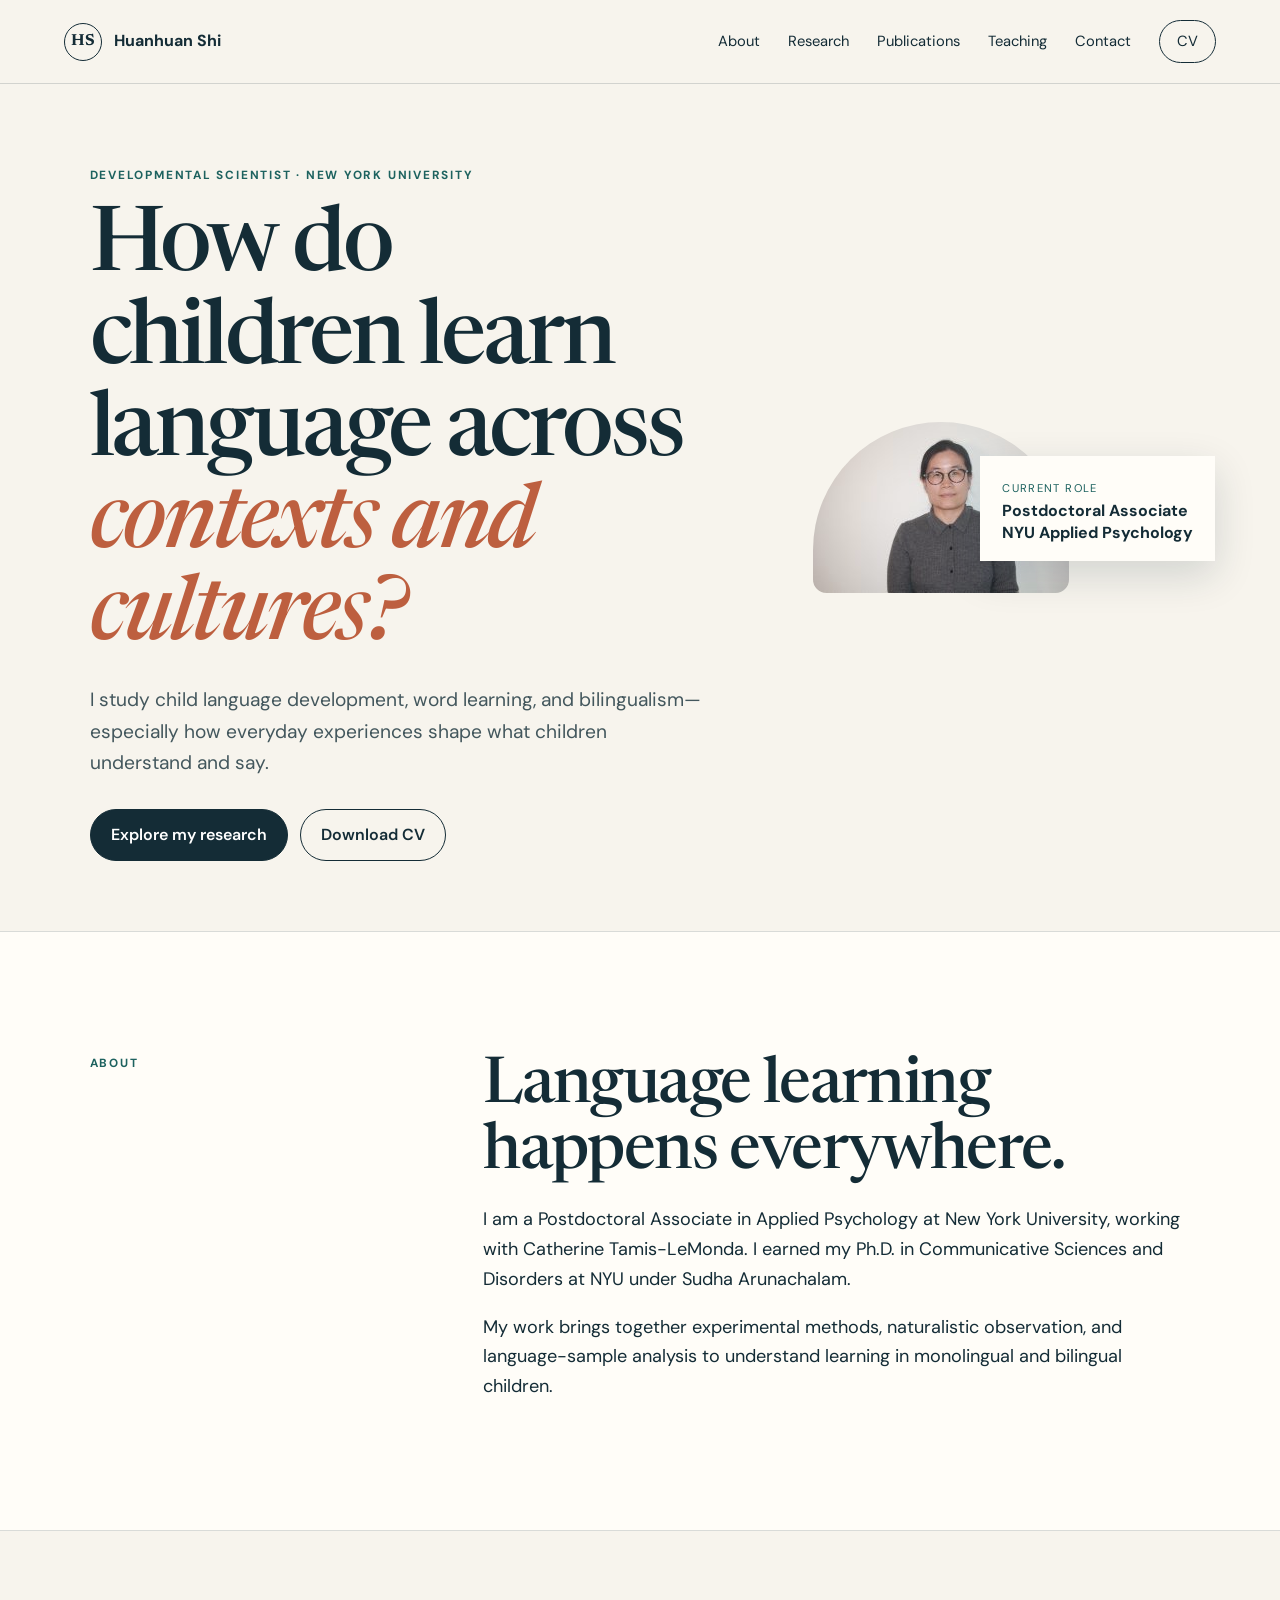
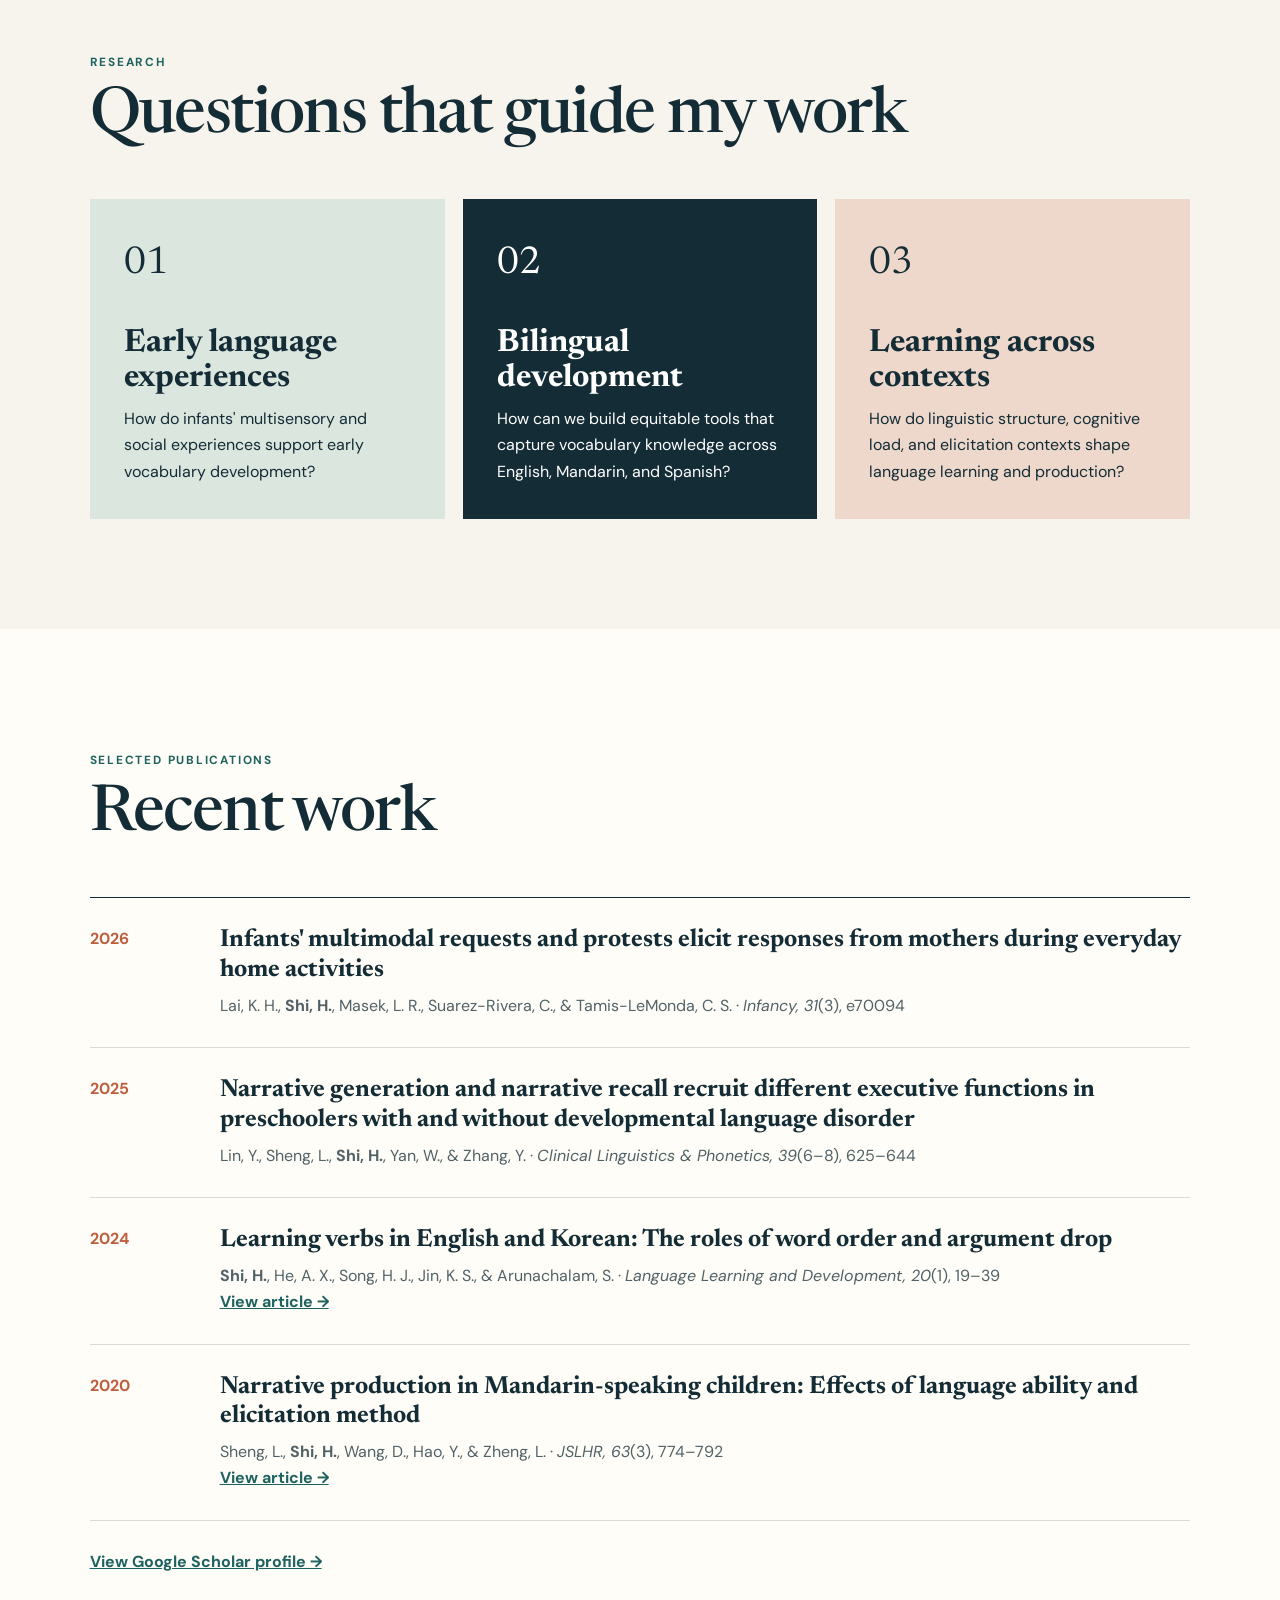
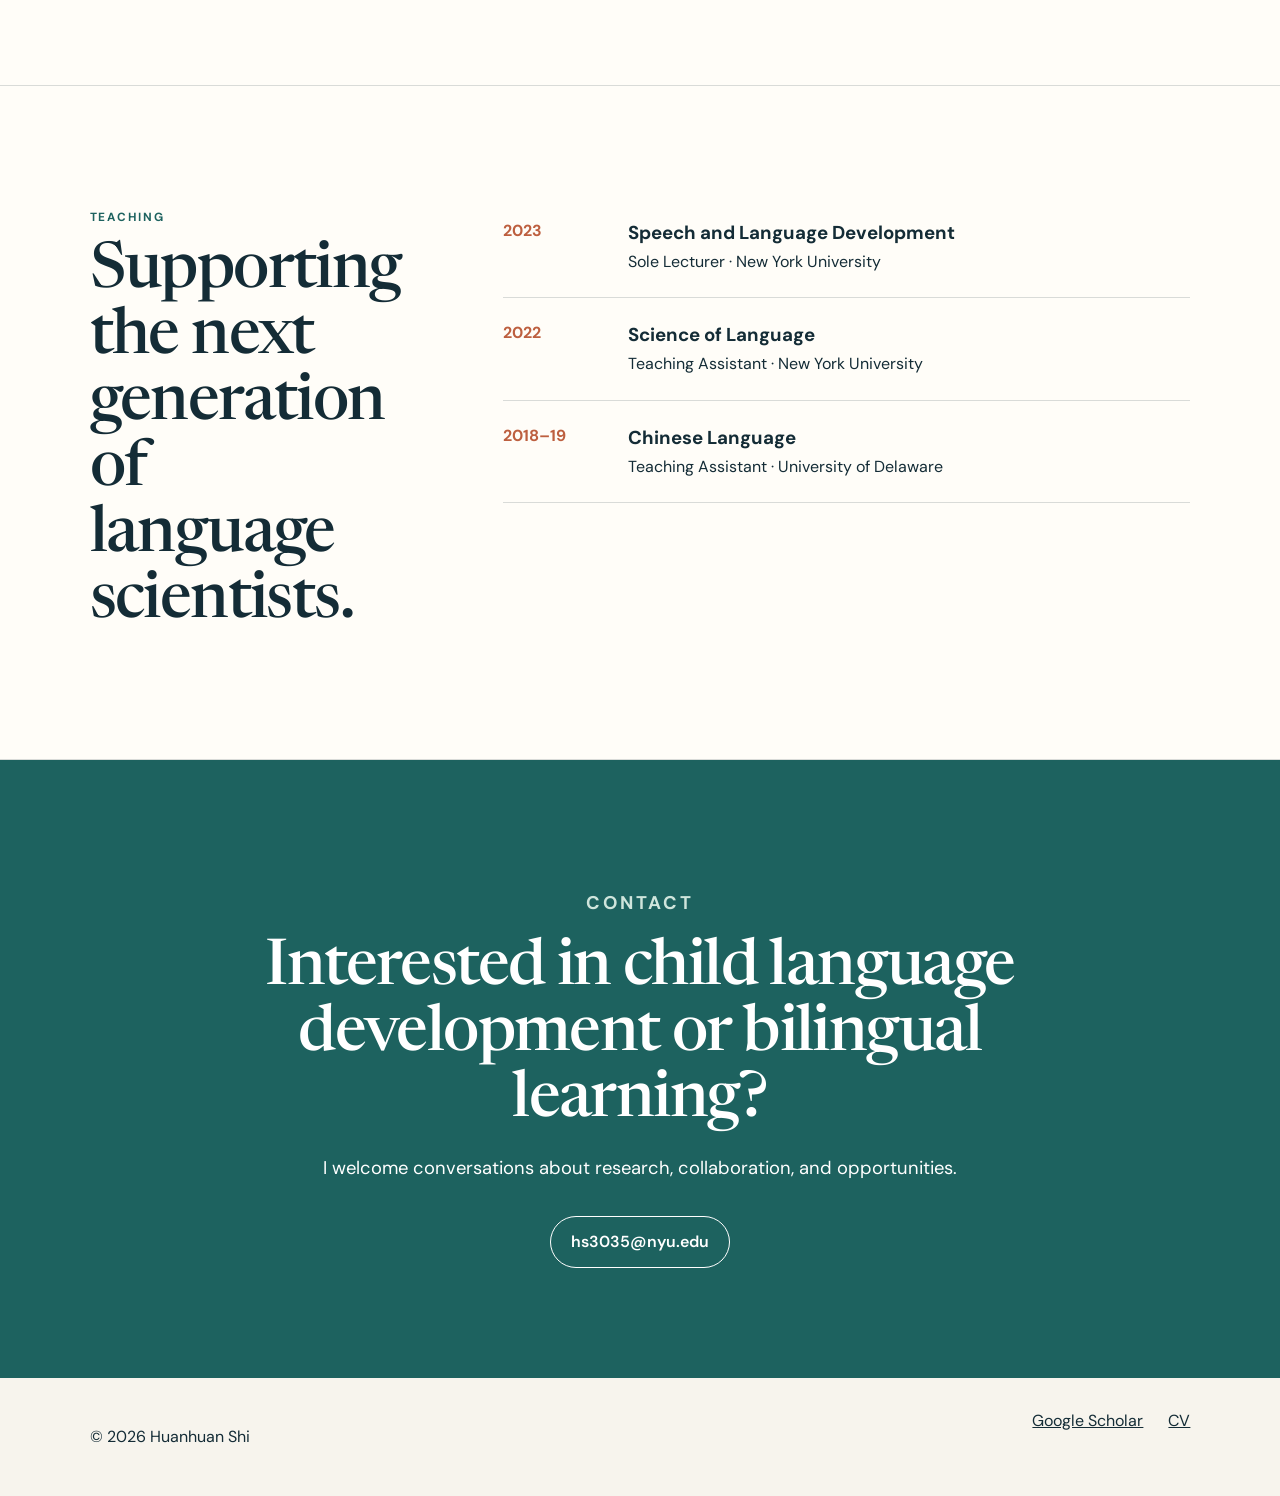
==== index.html @ f2317a4f "Build personal academic website" ====
<!doctype html>
<html lang="en">
<head>
  <meta charset="utf-8">
  <meta name="viewport" content="width=device-width, initial-scale=1">
  <meta name="description" content="Huanhuan Shi is a developmental scientist at New York University studying child language development, bilingualism, and word learning.">
  <title>Huanhuan Shi | Developmental Scientist</title>
  <link rel="preconnect" href="https://fonts.googleapis.com">
  <link rel="preconnect" href="https://fonts.gstatic.com" crossorigin>
  <link href="https://fonts.googleapis.com/css2?family=DM+Sans:wght@400;500;600;700&family=Newsreader:opsz,wght@6..72,500;6..72,600&display=swap" rel="stylesheet">
  <link rel="stylesheet" href="styles.css">
</head>
<body>
  <header class="site-header">
    <a class="brand" href="#top" aria-label="Huanhuan Shi home"><span>HS</span> Huanhuan Shi</a>
    <button class="menu" aria-expanded="false" aria-controls="nav">Menu</button>
    <nav id="nav" aria-label="Primary navigation">
      <a href="#about">About</a><a href="#research">Research</a><a href="#publications">Publications</a><a href="#teaching">Teaching</a><a href="#contact">Contact</a>
      <a class="nav-cta" href="assets/Huanhuan_Shi_CV.pdf">CV</a>
    </nav>
  </header>

  <main id="top">
    <section class="hero" aria-labelledby="hero-title">
      <div class="hero-copy">
        <p class="eyebrow">Developmental scientist · New York University</p>
        <h1 id="hero-title">How do children learn language across <em>contexts and cultures?</em></h1>
        <p class="lede">I study child language development, word learning, and bilingualism—especially how everyday experiences shape what children understand and say.</p>
        <div class="actions"><a class="button primary" href="#research">Explore my research</a><a class="button" href="assets/Huanhuan_Shi_CV.pdf">Download CV</a></div>
      </div>
      <div class="portrait-wrap"><img src="assets/huanhuan-shi.jpg" alt="Portrait of Huanhuan Shi"><div class="portrait-note"><span>Current role</span><strong>Postdoctoral Associate<br>NYU Applied Psychology</strong></div></div>
    </section>

    <section class="intro" id="about">
      <p class="section-label">About</p>
      <div><h2>Language learning happens everywhere.</h2><p>I am a Postdoctoral Associate in Applied Psychology at New York University, working with Catherine Tamis-LeMonda. I earned my Ph.D. in Communicative Sciences and Disorders at NYU under Sudha Arunachalam.</p><p>My work brings together experimental methods, naturalistic observation, and language-sample analysis to understand learning in monolingual and bilingual children.</p></div>
    </section>

    <section class="research" id="research">
      <div class="section-heading"><p class="section-label">Research</p><h2>Questions that guide my work</h2></div>
      <div class="cards">
        <article><span>01</span><h3>Early language experiences</h3><p>How do infants' multisensory and social experiences support early vocabulary development?</p></article>
        <article><span>02</span><h3>Bilingual development</h3><p>How can we build equitable tools that capture vocabulary knowledge across English, Mandarin, and Spanish?</p></article>
        <article><span>03</span><h3>Learning across contexts</h3><p>How do linguistic structure, cognitive load, and elicitation contexts shape language learning and production?</p></article>
      </div>
    </section>

    <section class="publications" id="publications">
      <div class="section-heading"><p class="section-label">Selected publications</p><h2>Recent work</h2></div>
      <div class="pub-list">
        <article><time>2026</time><div><h3>Infants' multimodal requests and protests elicit responses from mothers during everyday home activities</h3><p>Lai, K. H., <strong>Shi, H.</strong>, Masek, L. R., Suarez-Rivera, C., & Tamis-LeMonda, C. S. · <em>Infancy, 31</em>(3), e70094</p></div></article>
        <article><time>2025</time><div><h3>Narrative generation and narrative recall recruit different executive functions in preschoolers with and without developmental language disorder</h3><p>Lin, Y., Sheng, L., <strong>Shi, H.</strong>, Yan, W., & Zhang, Y. · <em>Clinical Linguistics & Phonetics, 39</em>(6–8), 625–644</p></div></article>
        <article><time>2024</time><div><h3>Learning verbs in English and Korean: The roles of word order and argument drop</h3><p><strong>Shi, H.</strong>, He, A. X., Song, H. J., Jin, K. S., & Arunachalam, S. · <em>Language Learning and Development, 20</em>(1), 19–39</p><a href="https://doi.org/10.1080/15475441.2023.2165926">View article →</a></div></article>
        <article><time>2020</time><div><h3>Narrative production in Mandarin-speaking children: Effects of language ability and elicitation method</h3><p>Sheng, L., <strong>Shi, H.</strong>, Wang, D., Hao, Y., & Zheng, L. · <em>JSLHR, 63</em>(3), 774–792</p><a href="https://doi.org/10.1044/2019_JSLHR-19-00087">View article →</a></div></article>
      </div>
      <a class="text-link" href="https://scholar.google.com/citations?user=fupsTNQAAAAJ&hl=en">View Google Scholar profile →</a>
    </section>

    <section class="experience" id="teaching">
      <div><p class="section-label">Teaching</p><h2>Supporting the next generation of language scientists.</h2></div>
      <div class="timeline"><article><time>2023</time><div><h3>Speech and Language Development</h3><p>Sole Lecturer · New York University</p></div></article><article><time>2022</time><div><h3>Science of Language</h3><p>Teaching Assistant · New York University</p></div></article><article><time>2018–19</time><div><h3>Chinese Language</h3><p>Teaching Assistant · University of Delaware</p></div></article></div>
    </section>

    <section class="contact" id="contact"><p class="section-label">Contact</p><h2>Interested in child language development or bilingual learning?</h2><p>I welcome conversations about research, collaboration, and opportunities.</p><a class="button light" href="mailto:hs3035@nyu.edu">hs3035@nyu.edu</a></section>
  </main>
  <footer><p>© <span id="year"></span> Huanhuan Shi</p><div><a href="https://scholar.google.com/citations?user=fupsTNQAAAAJ&hl=en">Google Scholar</a><a href="assets/Huanhuan_Shi_CV.pdf">CV</a></div></footer>
  <script src="script.js"></script>
</body>
</html>
---- styles.css ----
:root{--ink:#142c36;--teal:#1d625f;--sage:#dbe6df;--paper:#f7f4ed;--cream:#fffdf8;--rust:#bd5f3f;--line:rgba(20,44,54,.16)}*{box-sizing:border-box}html{scroll-behavior:smooth}body{margin:0;background:var(--paper);color:var(--ink);font-family:'DM Sans',sans-serif;line-height:1.65}a{color:inherit}img{max-width:100%;display:block}.site-header{height:84px;display:flex;align-items:center;justify-content:space-between;padding:0 max(5vw,28px);border-bottom:1px solid var(--line);position:sticky;top:0;background:rgba(247,244,237,.94);backdrop-filter:blur(14px);z-index:10}.brand{text-decoration:none;font-weight:700;display:flex;gap:12px;align-items:center}.brand span{display:grid;place-items:center;width:38px;height:38px;border:1px solid var(--ink);border-radius:50%;font-family:'Newsreader',serif}nav{display:flex;gap:28px;align-items:center}nav a{text-decoration:none;font-size:.92rem}nav a:hover{color:var(--rust)}.nav-cta{border:1px solid var(--ink);padding:8px 17px;border-radius:999px}.menu{display:none;background:none;border:1px solid var(--ink);border-radius:999px;padding:8px 15px}.hero{min-height:calc(100vh - 84px);display:grid;grid-template-columns:minmax(0,1.15fr) minmax(300px,.7fr);gap:8vw;align-items:center;padding:70px max(7vw,32px)}.eyebrow,.section-label{text-transform:uppercase;letter-spacing:.15em;font-size:.74rem;font-weight:700;color:var(--teal)}h1,h2{font-family:'Newsreader',serif;line-height:1.03;font-weight:500;margin:.2em 0}h1{font-size:clamp(3.4rem,7vw,7.2rem);letter-spacing:-.035em}h1 em{color:var(--rust);font-weight:500}.lede{font-size:clamp(1.05rem,1.5vw,1.3rem);max-width:660px;color:#43575d}.actions{display:flex;gap:12px;margin-top:30px;flex-wrap:wrap}.button{display:inline-block;text-decoration:none;border:1px solid var(--ink);padding:12px 20px;border-radius:999px;font-weight:600}.button.primary{background:var(--ink);color:white}.button:hover{transform:translateY(-2px)}.portrait-wrap{position:relative}.portrait-wrap img{aspect-ratio:4/5;object-fit:cover;border-radius:190px 190px 20px 20px;filter:saturate(.82)}.portrait-note{position:absolute;right:-25px;bottom:32px;background:var(--cream);padding:18px 22px;box-shadow:0 14px 40px rgba(20,44,54,.16)}.portrait-note span{font-size:.7rem;text-transform:uppercase;letter-spacing:.12em;color:var(--teal)}.portrait-note strong{display:block;line-height:1.35}.intro,.experience{display:grid;grid-template-columns:.7fr 1.7fr;gap:8vw;padding:110px max(7vw,32px);background:var(--cream);border-block:1px solid var(--line)}h2{font-size:clamp(2.5rem,5vw,4.8rem);letter-spacing:-.025em}.intro>div p{font-size:1.13rem;max-width:760px}.research,.publications{padding:110px max(7vw,32px)}.section-heading{max-width:850px;margin-bottom:48px}.cards{display:grid;grid-template-columns:repeat(3,1fr);gap:18px}.cards article{background:var(--sage);padding:34px;min-height:320px;display:flex;flex-direction:column}.cards article:nth-child(2){background:var(--ink);color:white}.cards article:nth-child(3){background:#edd8cb}.cards span{font-family:'Newsreader';font-size:2.4rem}.cards h3{font-family:'Newsreader';font-size:2rem;line-height:1.1;margin:auto 0 10px}.cards p{margin:0}.publications{background:var(--cream)}.pub-list{border-top:1px solid var(--ink)}.pub-list article{display:grid;grid-template-columns:100px 1fr;gap:30px;padding:28px 0;border-bottom:1px solid var(--line)}.pub-list time{color:var(--rust);font-weight:700}.pub-list h3{margin:0 0 7px;font-family:'Newsreader';font-size:1.55rem;line-height:1.2}.pub-list p{margin:0;color:#516267}.pub-list a,.text-link{color:var(--teal);font-weight:700}.text-link{display:inline-block;margin-top:28px}.timeline article{display:grid;grid-template-columns:100px 1fr;gap:25px;padding:22px 0;border-bottom:1px solid var(--line)}.timeline h3,.timeline p{margin:0}.timeline time{color:var(--rust);font-weight:700}.contact{background:var(--teal);color:white;text-align:center;padding:110px 20px}.contact .section-label{color:#cfe5dc}.contact h2{max-width:900px;margin:15px auto}.contact p{font-size:1.15rem}.button.light{border-color:white;margin-top:14px}footer{padding:30px max(7vw,32px);display:flex;justify-content:space-between}footer div{display:flex;gap:25px}@media(max-width:850px){nav{display:none;position:absolute;top:84px;left:0;right:0;background:var(--paper);padding:22px 28px;flex-direction:column;align-items:flex-start;border-bottom:1px solid var(--line)}nav.open{display:flex}.menu{display:block}.hero{grid-template-columns:1fr;padding-top:45px}.portrait-wrap{max-width:520px}.intro,.experience{grid-template-columns:1fr;gap:20px}.cards{grid-template-columns:1fr}.cards article{min-height:250px}.pub-list article{grid-template-columns:65px 1fr}.portrait-note{right:-10px}}@media(max-width:520px){h1{font-size:3.1rem}.site-header{padding:0 18px}.hero,.intro,.research,.publications,.experience{padding-left:22px;padding-right:22px}.portrait-note{position:relative;right:auto;bottom:auto;margin:-20px 15px 0}.pub-list article{grid-template-columns:1fr;gap:6px}footer{flex-direction:column;gap:10px}}
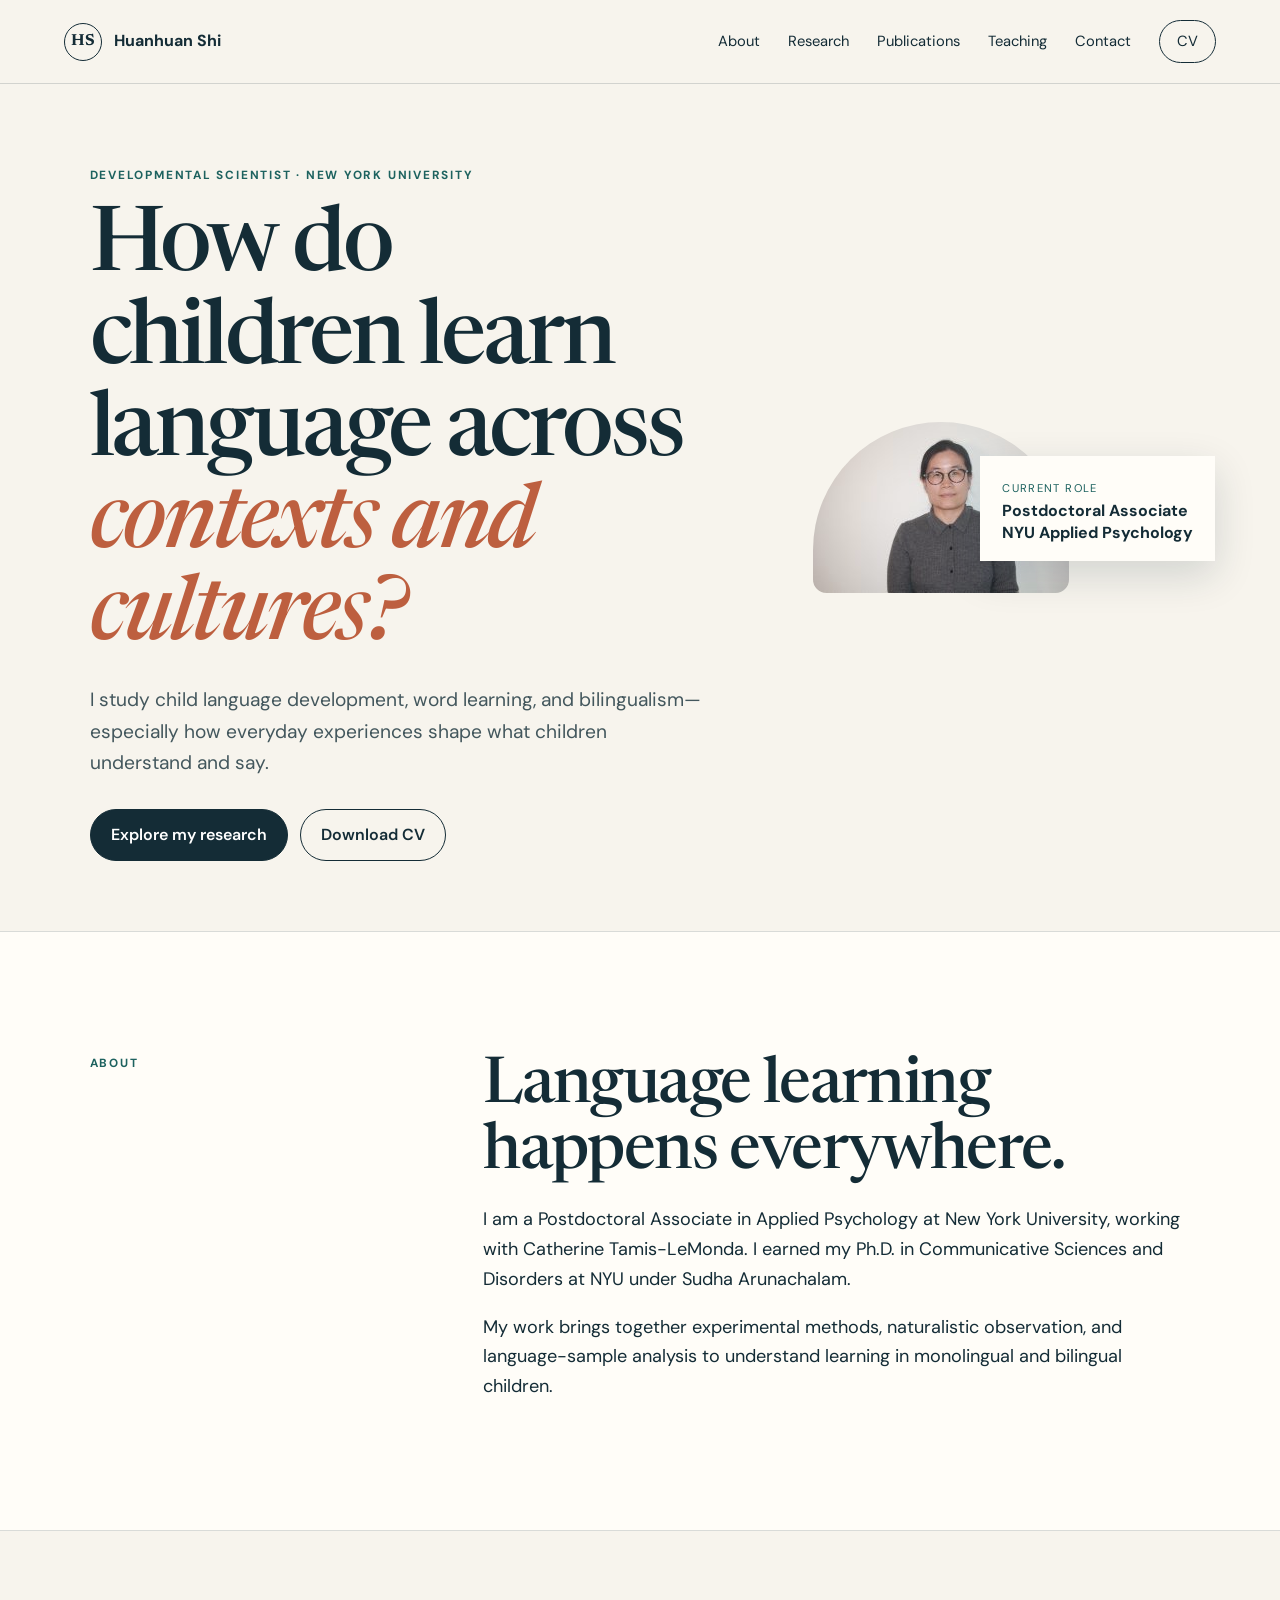
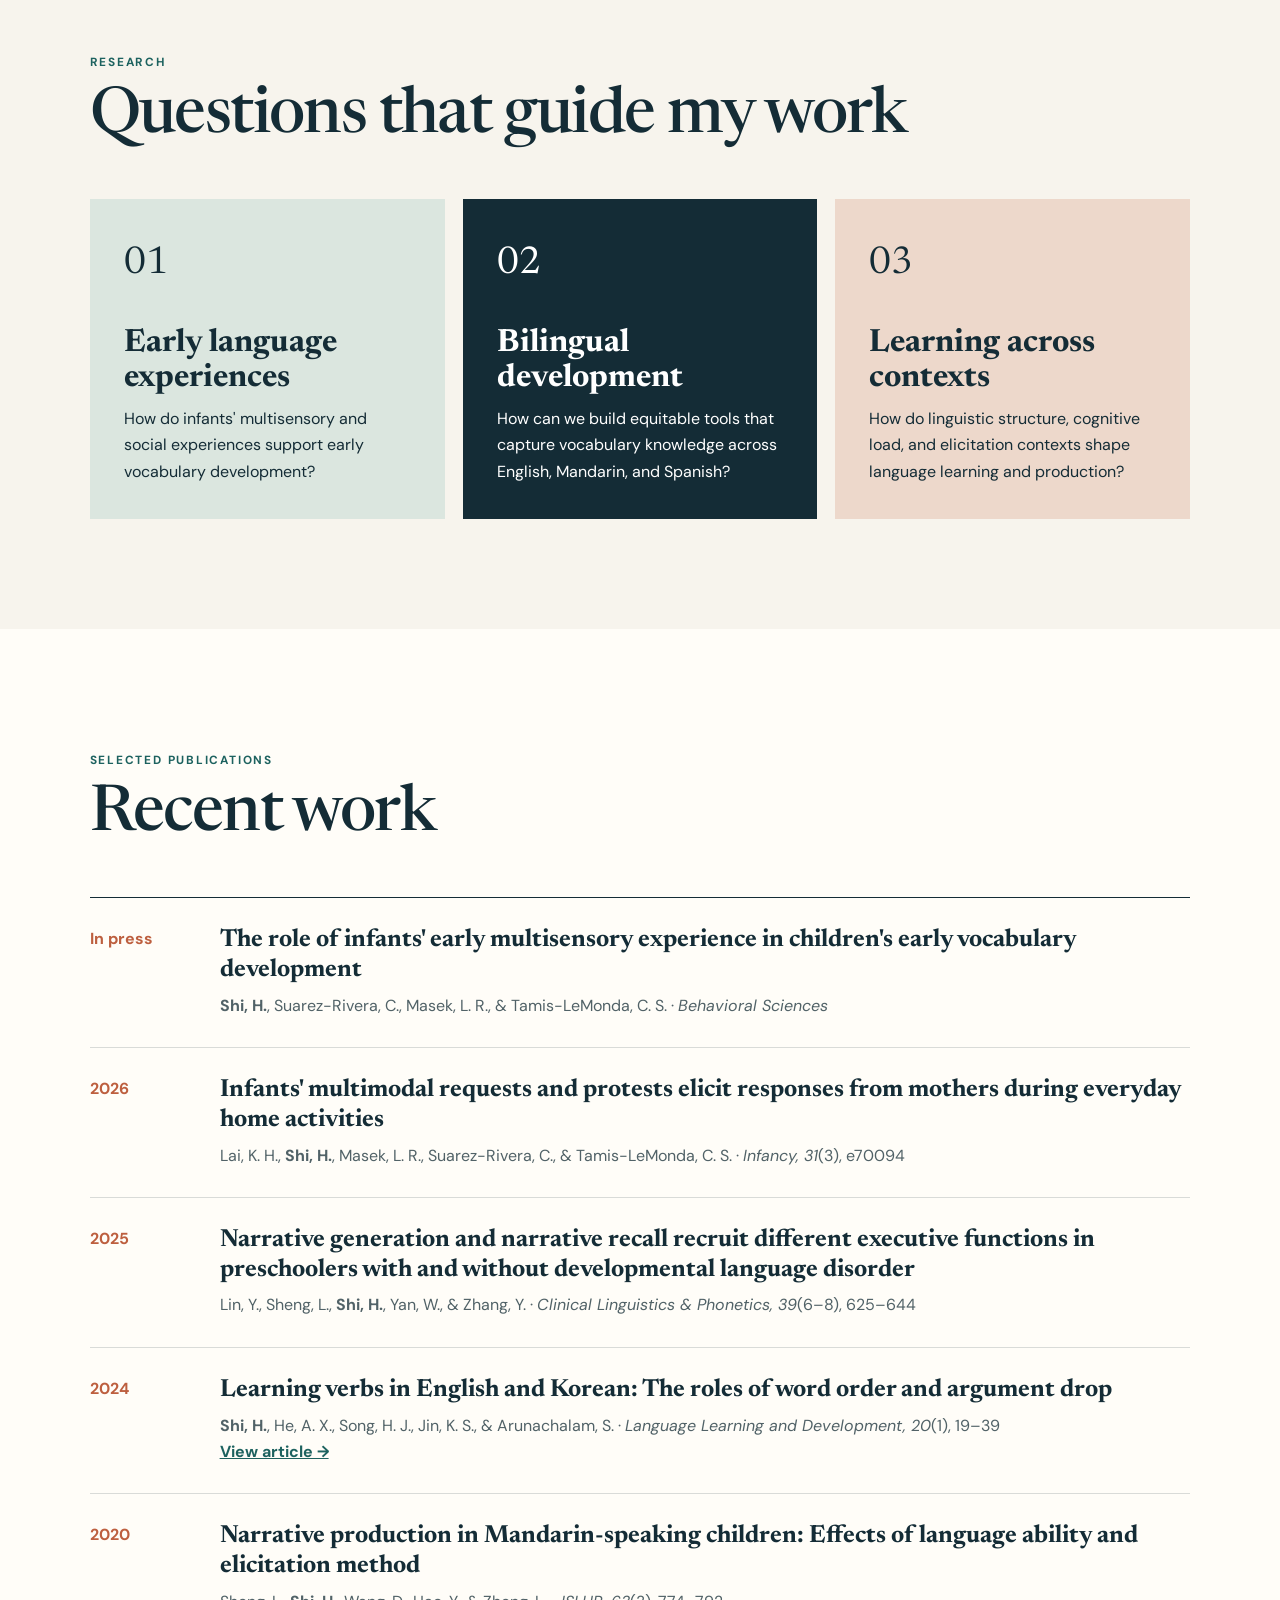
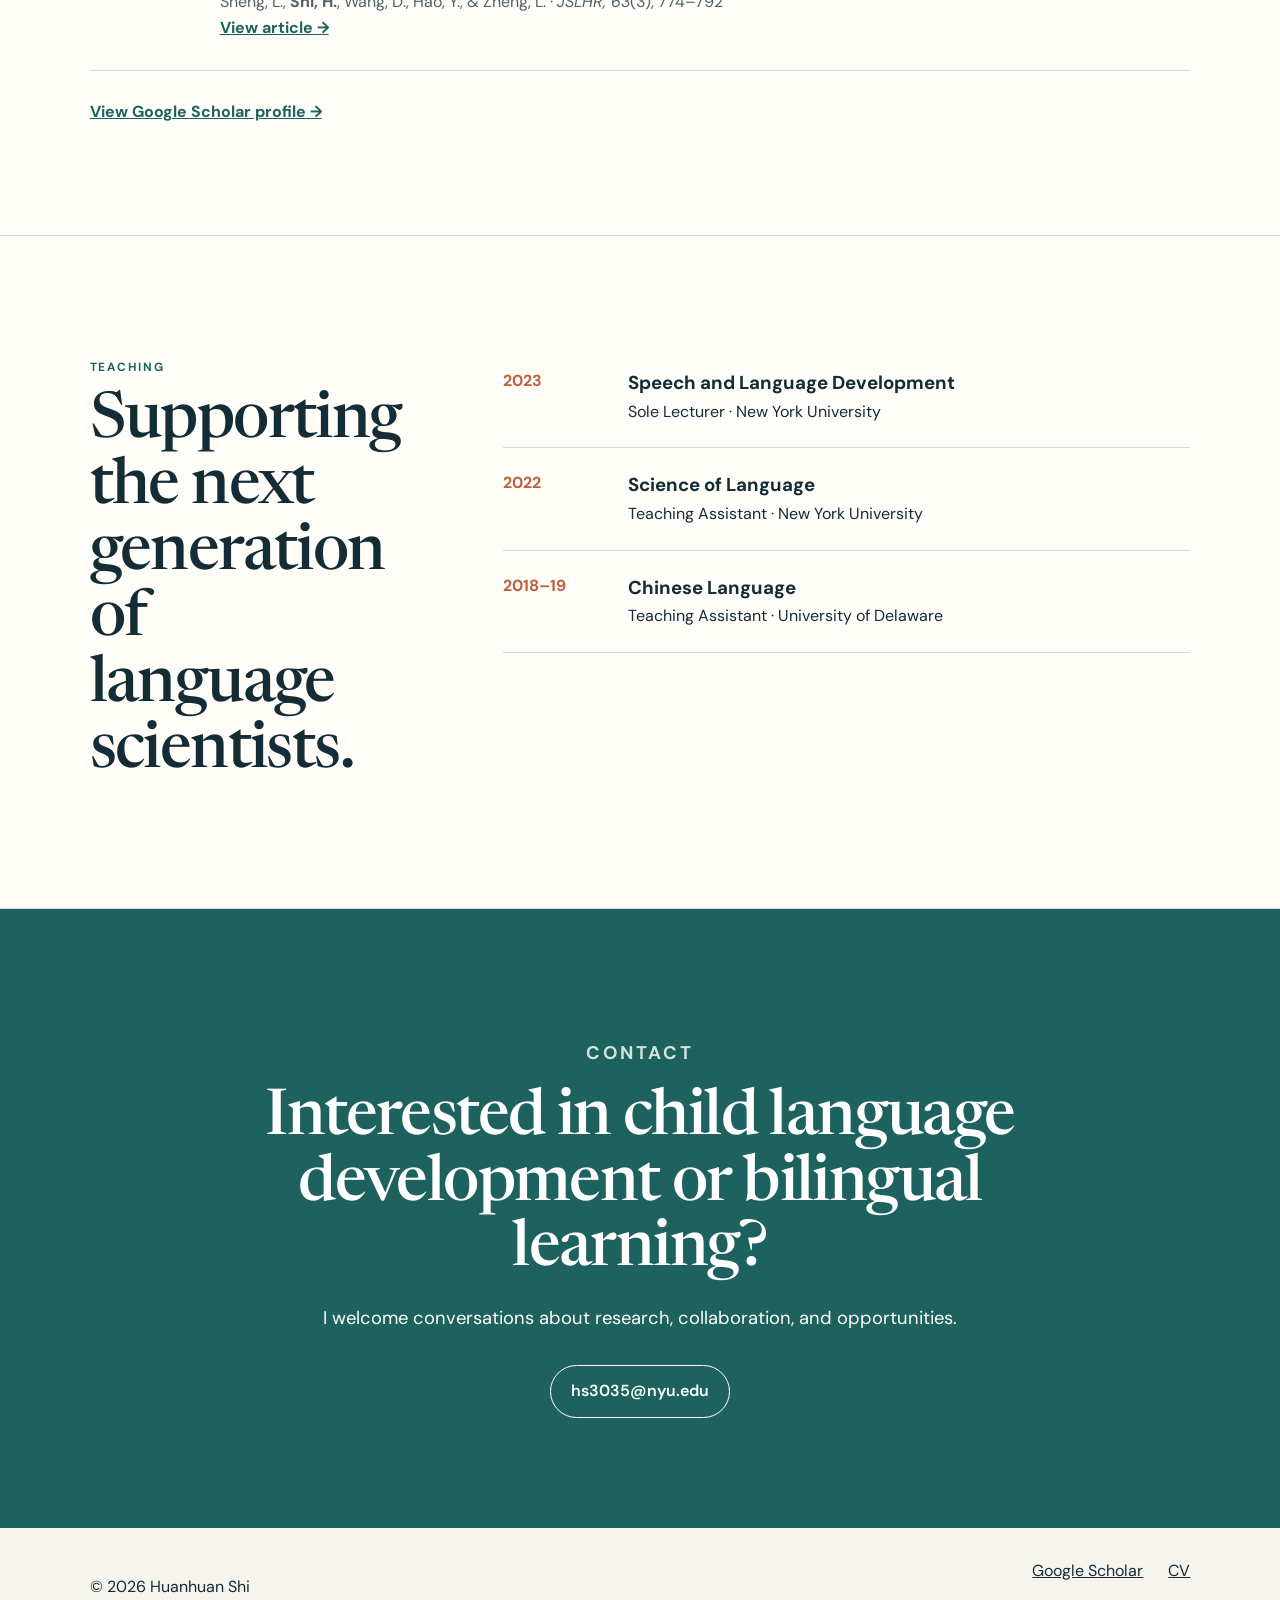
==== commit a29b34c4: "Update DLL-EM paper acceptance" ====
--- a/index.html
+++ b/index.html
@@ -48,6 +48,7 @@
     <section class="publications" id="publications">
       <div class="section-heading"><p class="section-label">Selected publications</p><h2>Recent work</h2></div>
       <div class="pub-list">
+        <article><time>In press</time><div><h3>The role of infants' early multisensory experience in children's early vocabulary development</h3><p><strong>Shi, H.</strong>, Suarez-Rivera, C., Masek, L. R., & Tamis-LeMonda, C. S. · <em>Behavioral Sciences</em></p></div></article>
         <article><time>2026</time><div><h3>Infants' multimodal requests and protests elicit responses from mothers during everyday home activities</h3><p>Lai, K. H., <strong>Shi, H.</strong>, Masek, L. R., Suarez-Rivera, C., & Tamis-LeMonda, C. S. · <em>Infancy, 31</em>(3), e70094</p></div></article>
         <article><time>2025</time><div><h3>Narrative generation and narrative recall recruit different executive functions in preschoolers with and without developmental language disorder</h3><p>Lin, Y., Sheng, L., <strong>Shi, H.</strong>, Yan, W., & Zhang, Y. · <em>Clinical Linguistics & Phonetics, 39</em>(6–8), 625–644</p></div></article>
         <article><time>2024</time><div><h3>Learning verbs in English and Korean: The roles of word order and argument drop</h3><p><strong>Shi, H.</strong>, He, A. X., Song, H. J., Jin, K. S., & Arunachalam, S. · <em>Language Learning and Development, 20</em>(1), 19–39</p><a href="https://doi.org/10.1080/15475441.2023.2165926">View article →</a></div></article>
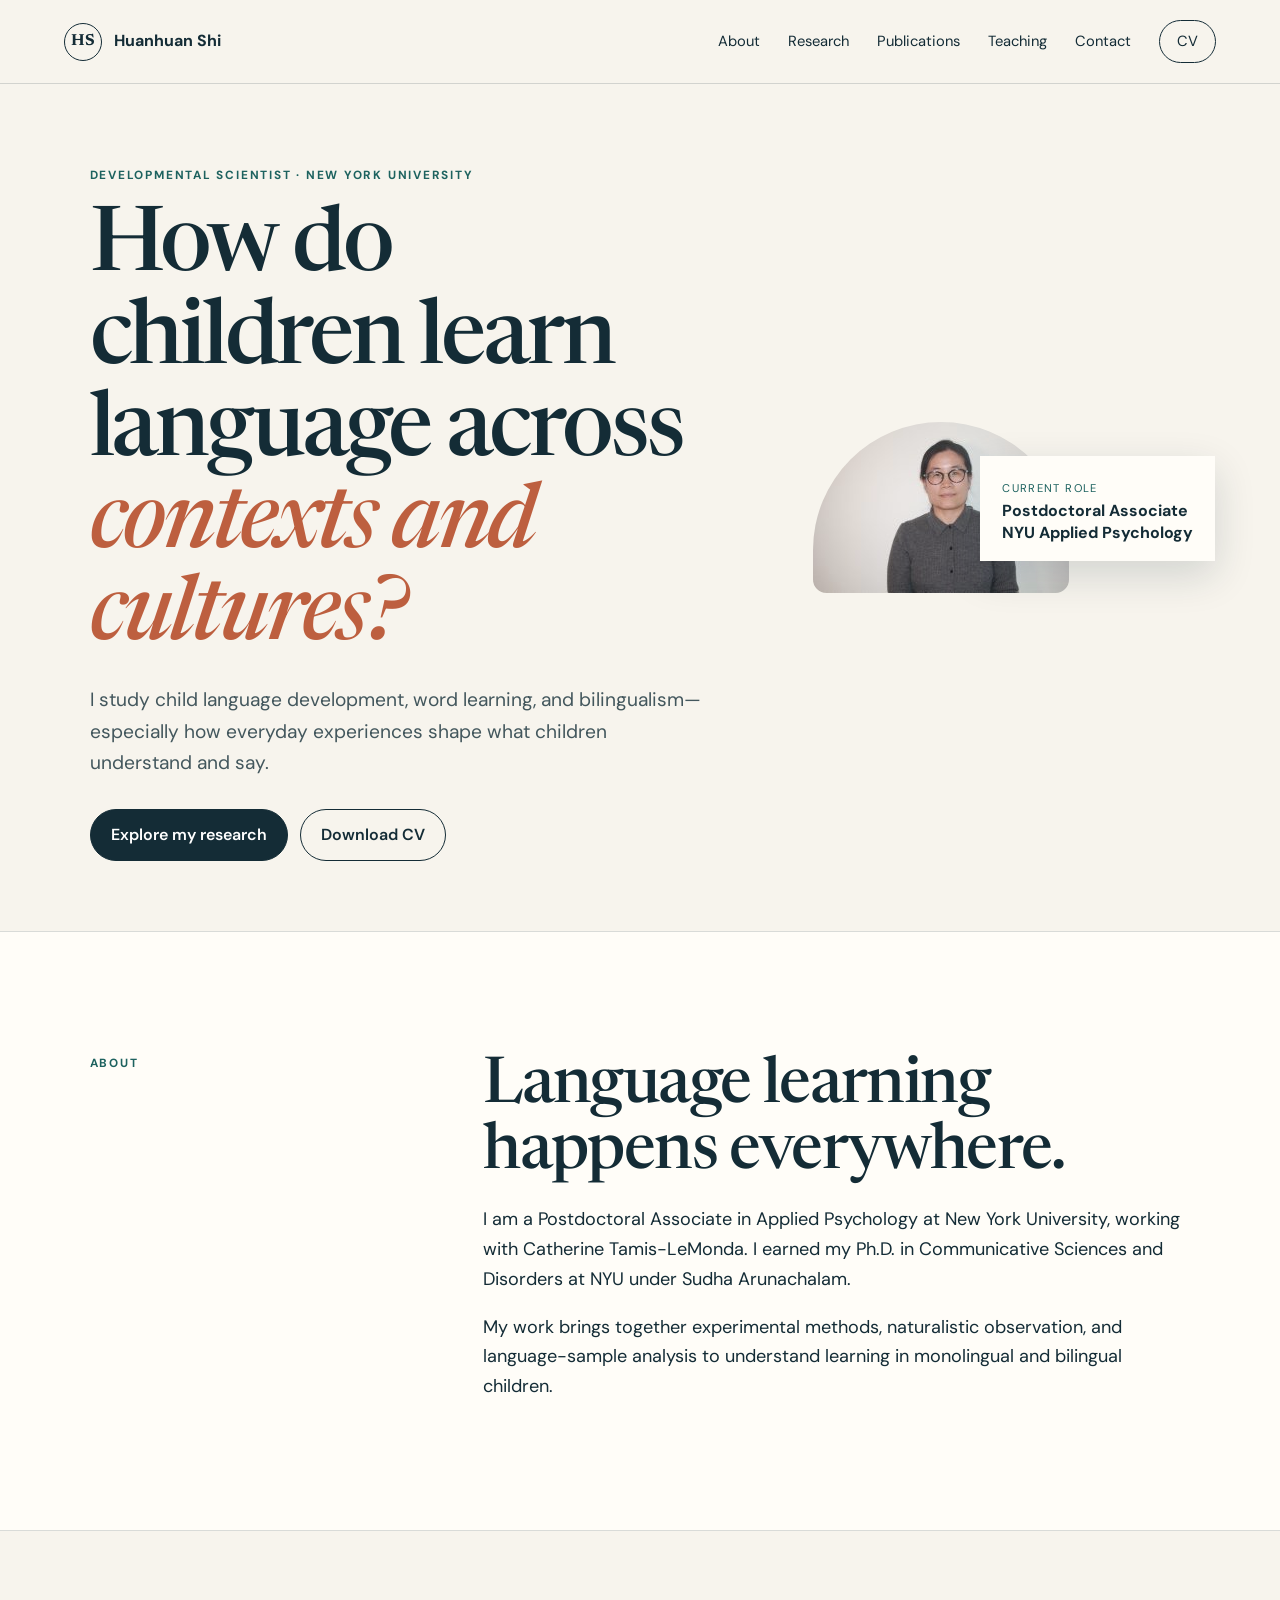
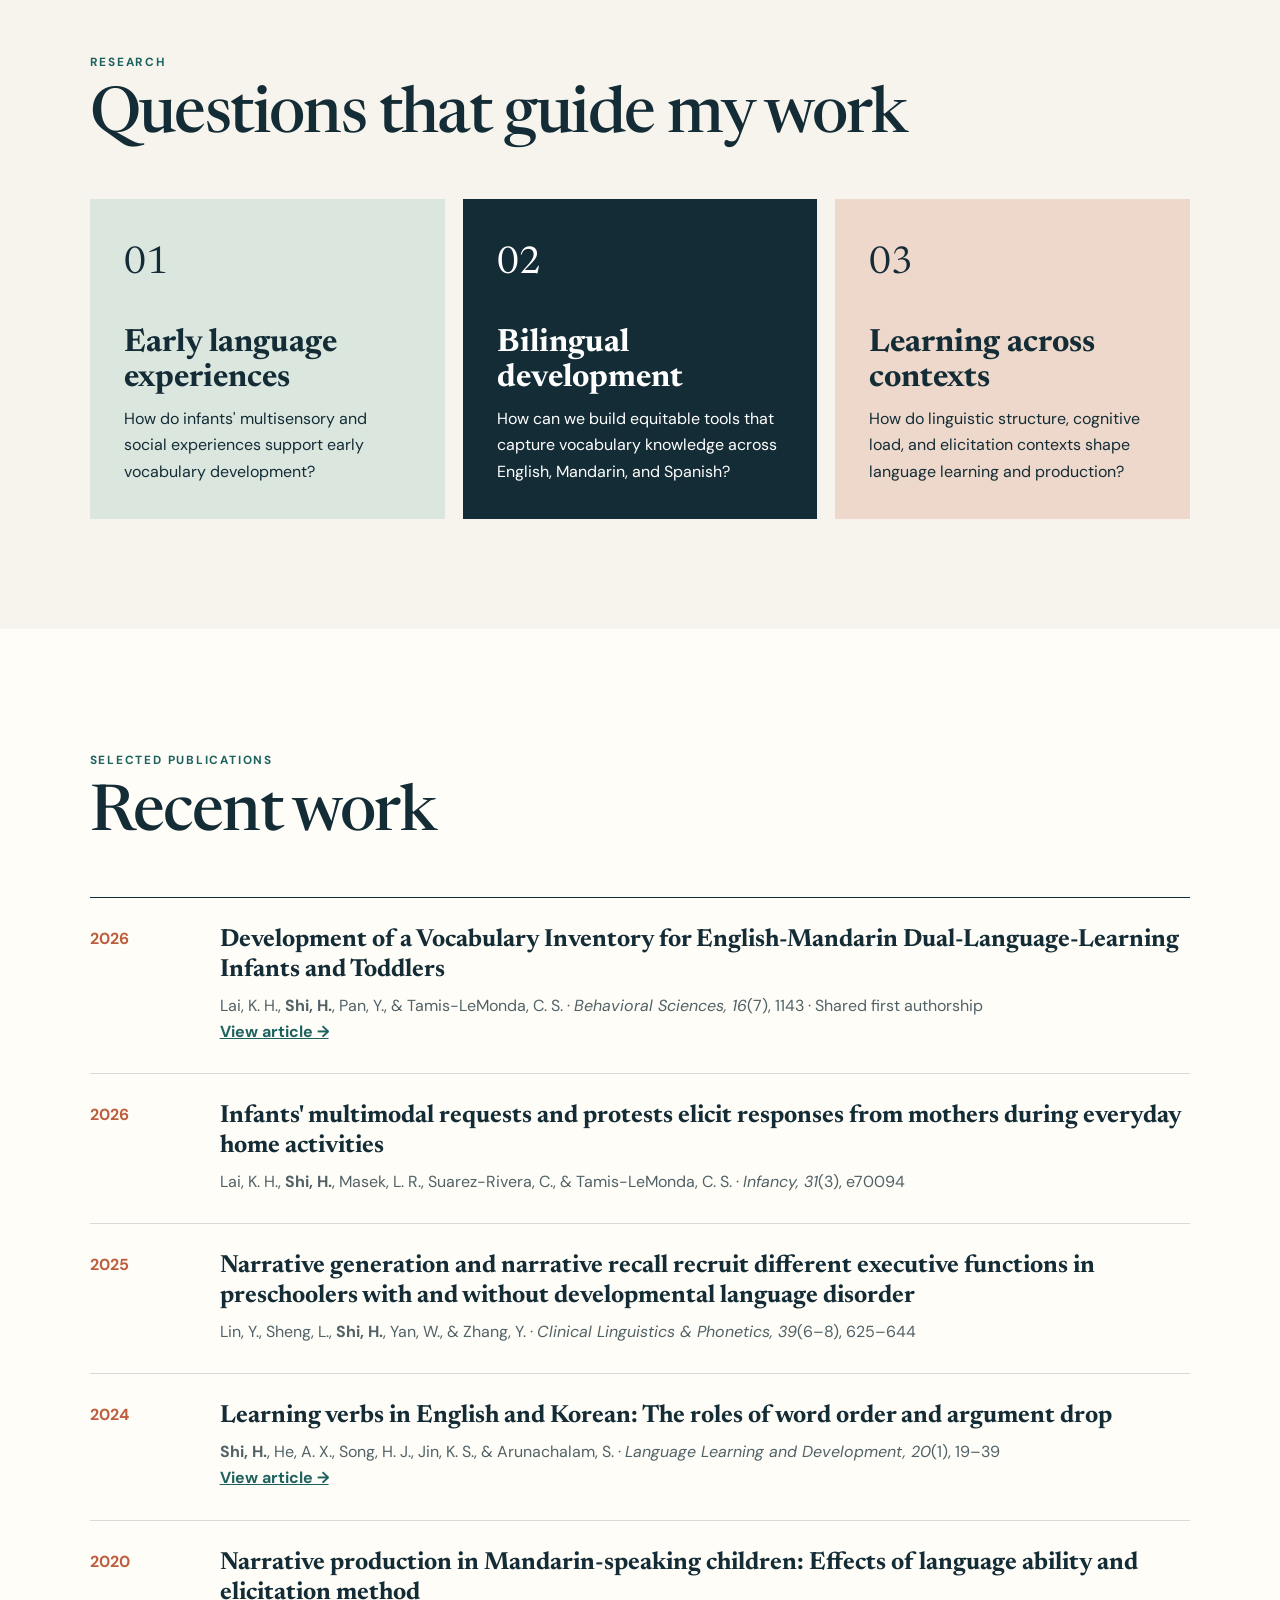
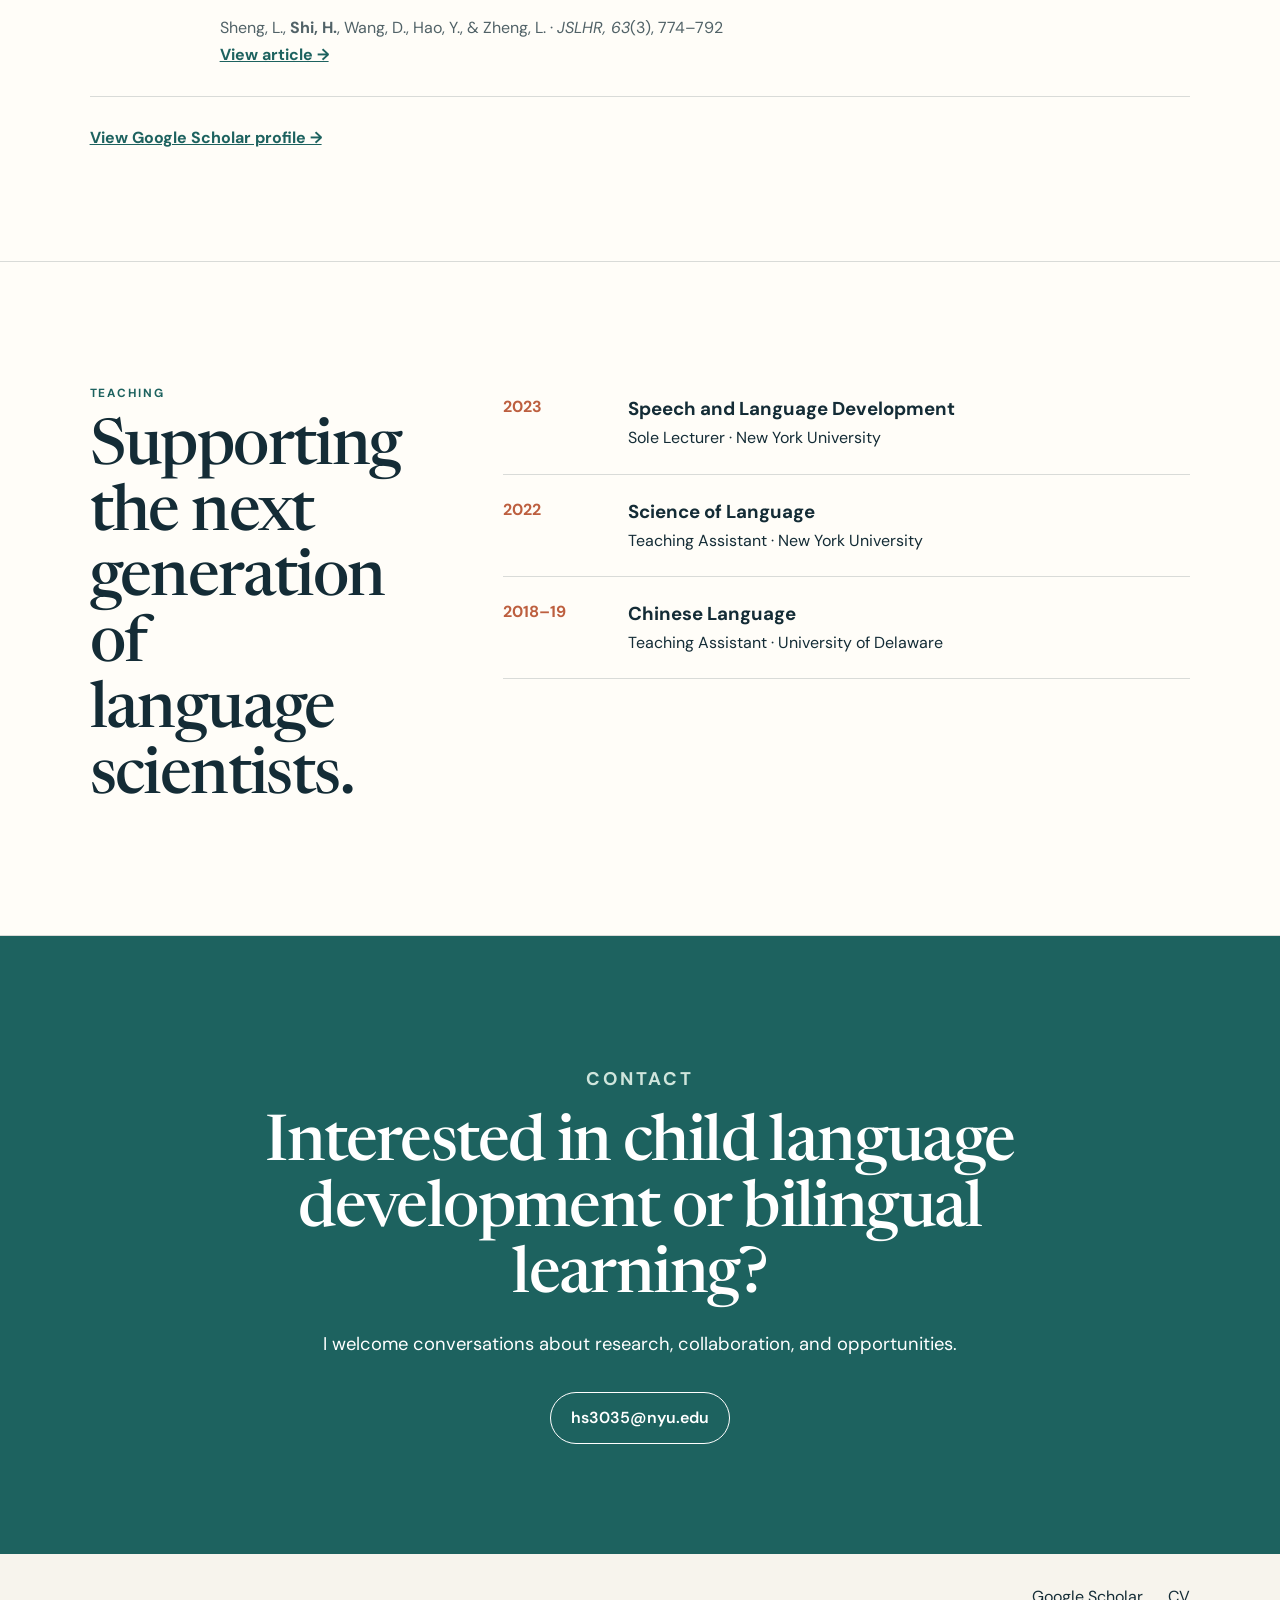
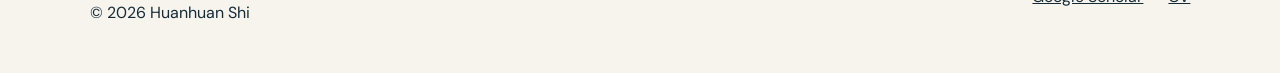
==== commit 54f8c936: "Correct DLL-EM publication citation" ====
--- a/index.html
+++ b/index.html
@@ -48,7 +48,7 @@
     <section class="publications" id="publications">
       <div class="section-heading"><p class="section-label">Selected publications</p><h2>Recent work</h2></div>
       <div class="pub-list">
-        <article><time>In press</time><div><h3>The role of infants' early multisensory experience in children's early vocabulary development</h3><p><strong>Shi, H.</strong>, Suarez-Rivera, C., Masek, L. R., & Tamis-LeMonda, C. S. · <em>Behavioral Sciences</em></p></div></article>
+        <article><time>2026</time><div><h3>Development of a Vocabulary Inventory for English-Mandarin Dual-Language-Learning Infants and Toddlers</h3><p>Lai, K. H., <strong>Shi, H.</strong>, Pan, Y., & Tamis-LeMonda, C. S. · <em>Behavioral Sciences, 16</em>(7), 1143 · Shared first authorship</p><a href="https://doi.org/10.3390/bs16071143">View article →</a></div></article>
         <article><time>2026</time><div><h3>Infants' multimodal requests and protests elicit responses from mothers during everyday home activities</h3><p>Lai, K. H., <strong>Shi, H.</strong>, Masek, L. R., Suarez-Rivera, C., & Tamis-LeMonda, C. S. · <em>Infancy, 31</em>(3), e70094</p></div></article>
         <article><time>2025</time><div><h3>Narrative generation and narrative recall recruit different executive functions in preschoolers with and without developmental language disorder</h3><p>Lin, Y., Sheng, L., <strong>Shi, H.</strong>, Yan, W., & Zhang, Y. · <em>Clinical Linguistics & Phonetics, 39</em>(6–8), 625–644</p></div></article>
         <article><time>2024</time><div><h3>Learning verbs in English and Korean: The roles of word order and argument drop</h3><p><strong>Shi, H.</strong>, He, A. X., Song, H. J., Jin, K. S., & Arunachalam, S. · <em>Language Learning and Development, 20</em>(1), 19–39</p><a href="https://doi.org/10.1080/15475441.2023.2165926">View article →</a></div></article>
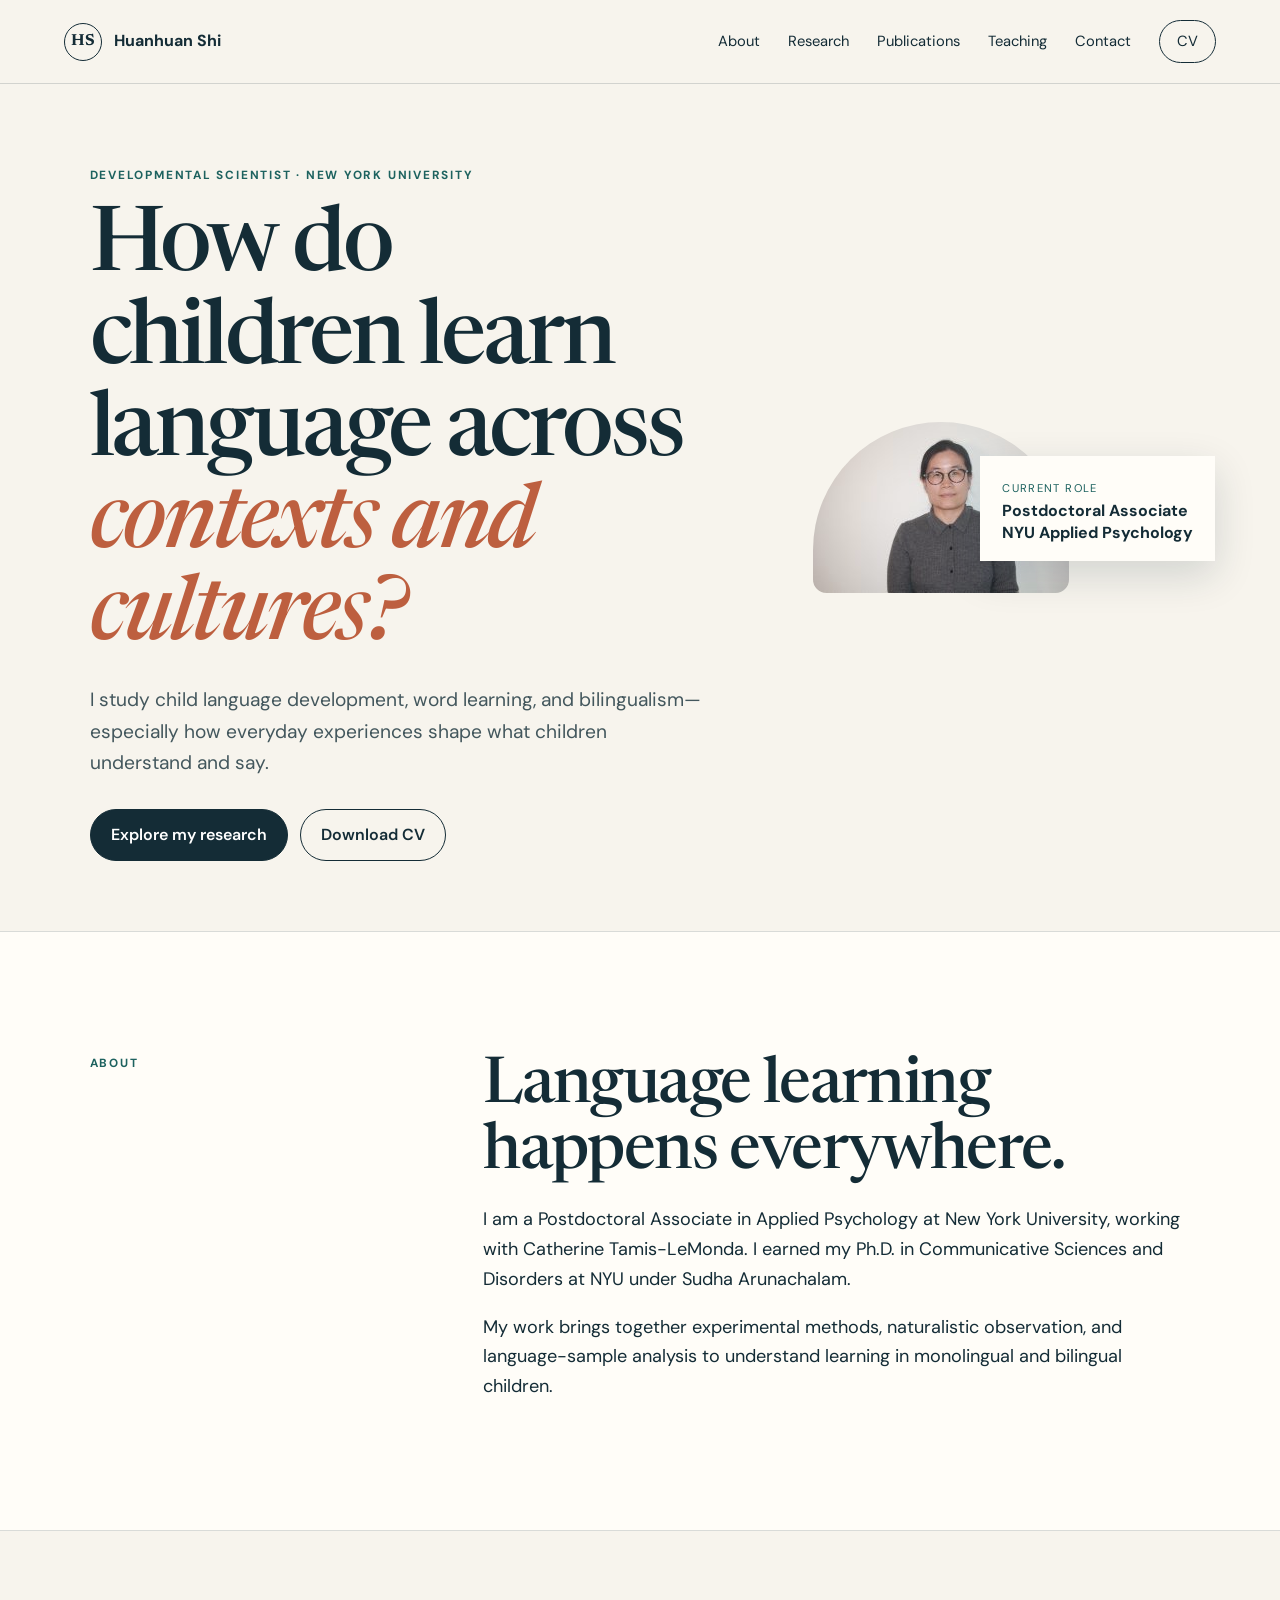
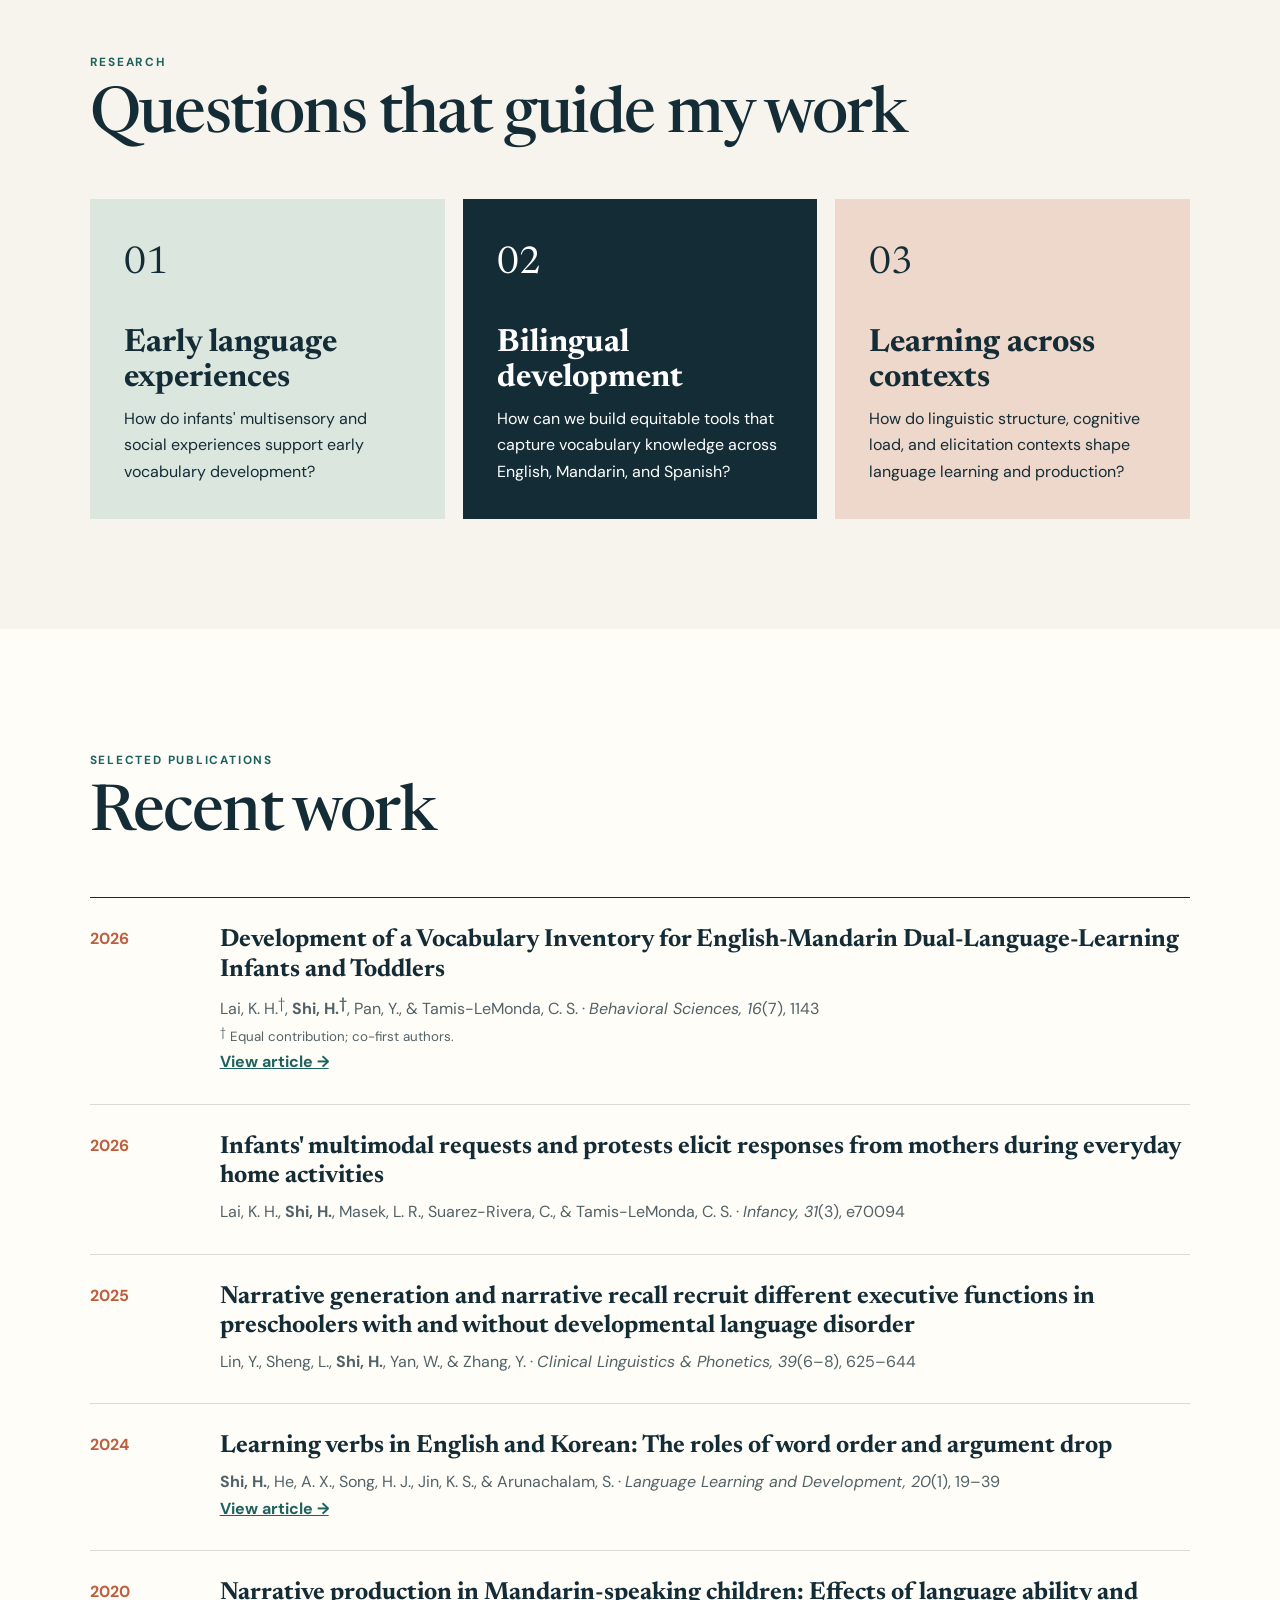
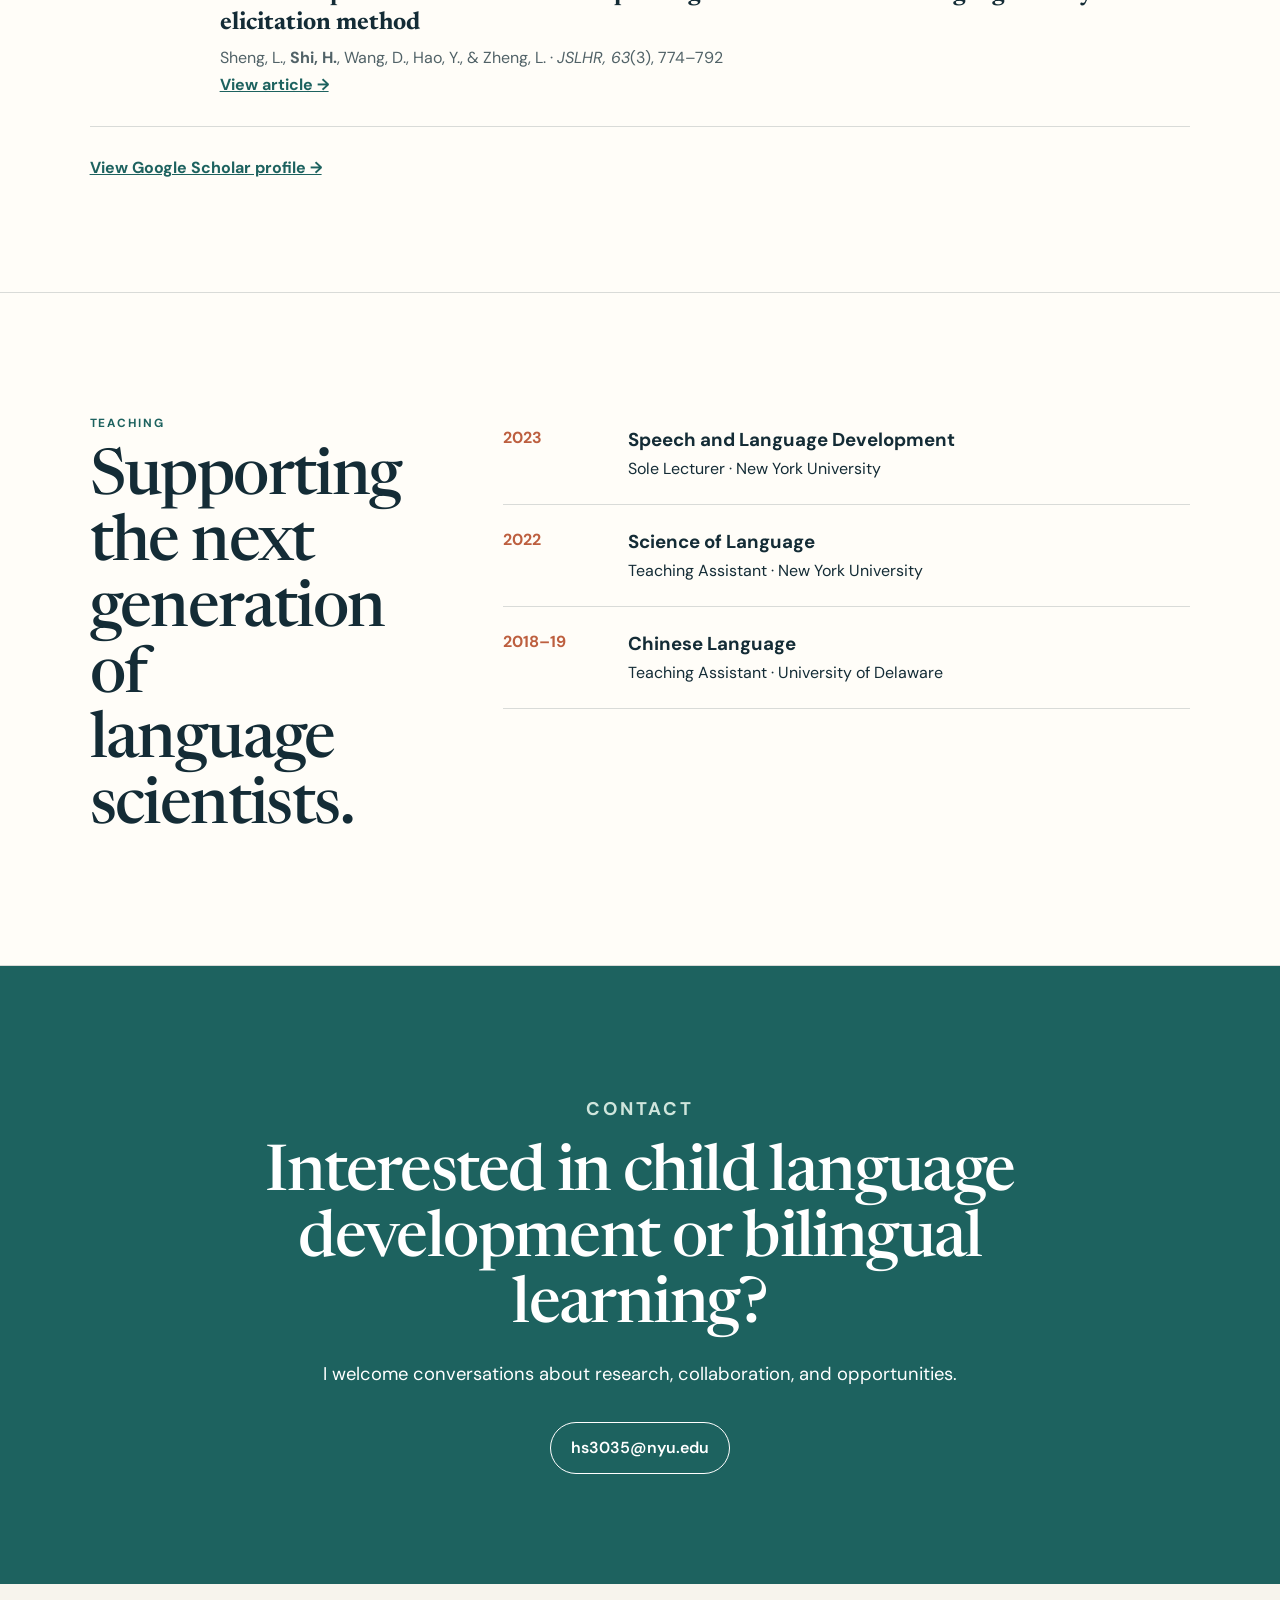
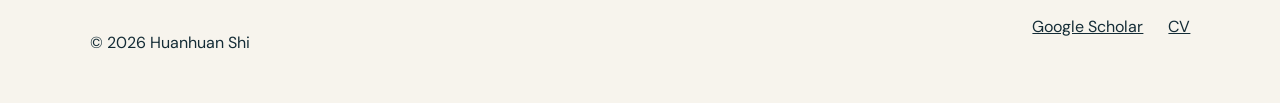
==== commit 53ea44c3: "Clarify equal co-first authorship" ====
--- a/index.html
+++ b/index.html
@@ -48,7 +48,7 @@
     <section class="publications" id="publications">
       <div class="section-heading"><p class="section-label">Selected publications</p><h2>Recent work</h2></div>
       <div class="pub-list">
-        <article><time>2026</time><div><h3>Development of a Vocabulary Inventory for English-Mandarin Dual-Language-Learning Infants and Toddlers</h3><p>Lai, K. H., <strong>Shi, H.</strong>, Pan, Y., & Tamis-LeMonda, C. S. · <em>Behavioral Sciences, 16</em>(7), 1143 · Shared first authorship</p><a href="https://doi.org/10.3390/bs16071143">View article →</a></div></article>
+        <article><time>2026</time><div><h3>Development of a Vocabulary Inventory for English-Mandarin Dual-Language-Learning Infants and Toddlers</h3><p>Lai, K. H.<sup>†</sup>, <strong>Shi, H.<sup>†</sup></strong>, Pan, Y., & Tamis-LeMonda, C. S. · <em>Behavioral Sciences, 16</em>(7), 1143<br><small><sup>†</sup> Equal contribution; co-first authors.</small></p><a href="https://doi.org/10.3390/bs16071143">View article →</a></div></article>
         <article><time>2026</time><div><h3>Infants' multimodal requests and protests elicit responses from mothers during everyday home activities</h3><p>Lai, K. H., <strong>Shi, H.</strong>, Masek, L. R., Suarez-Rivera, C., & Tamis-LeMonda, C. S. · <em>Infancy, 31</em>(3), e70094</p></div></article>
         <article><time>2025</time><div><h3>Narrative generation and narrative recall recruit different executive functions in preschoolers with and without developmental language disorder</h3><p>Lin, Y., Sheng, L., <strong>Shi, H.</strong>, Yan, W., & Zhang, Y. · <em>Clinical Linguistics & Phonetics, 39</em>(6–8), 625–644</p></div></article>
         <article><time>2024</time><div><h3>Learning verbs in English and Korean: The roles of word order and argument drop</h3><p><strong>Shi, H.</strong>, He, A. X., Song, H. J., Jin, K. S., & Arunachalam, S. · <em>Language Learning and Development, 20</em>(1), 19–39</p><a href="https://doi.org/10.1080/15475441.2023.2165926">View article →</a></div></article>
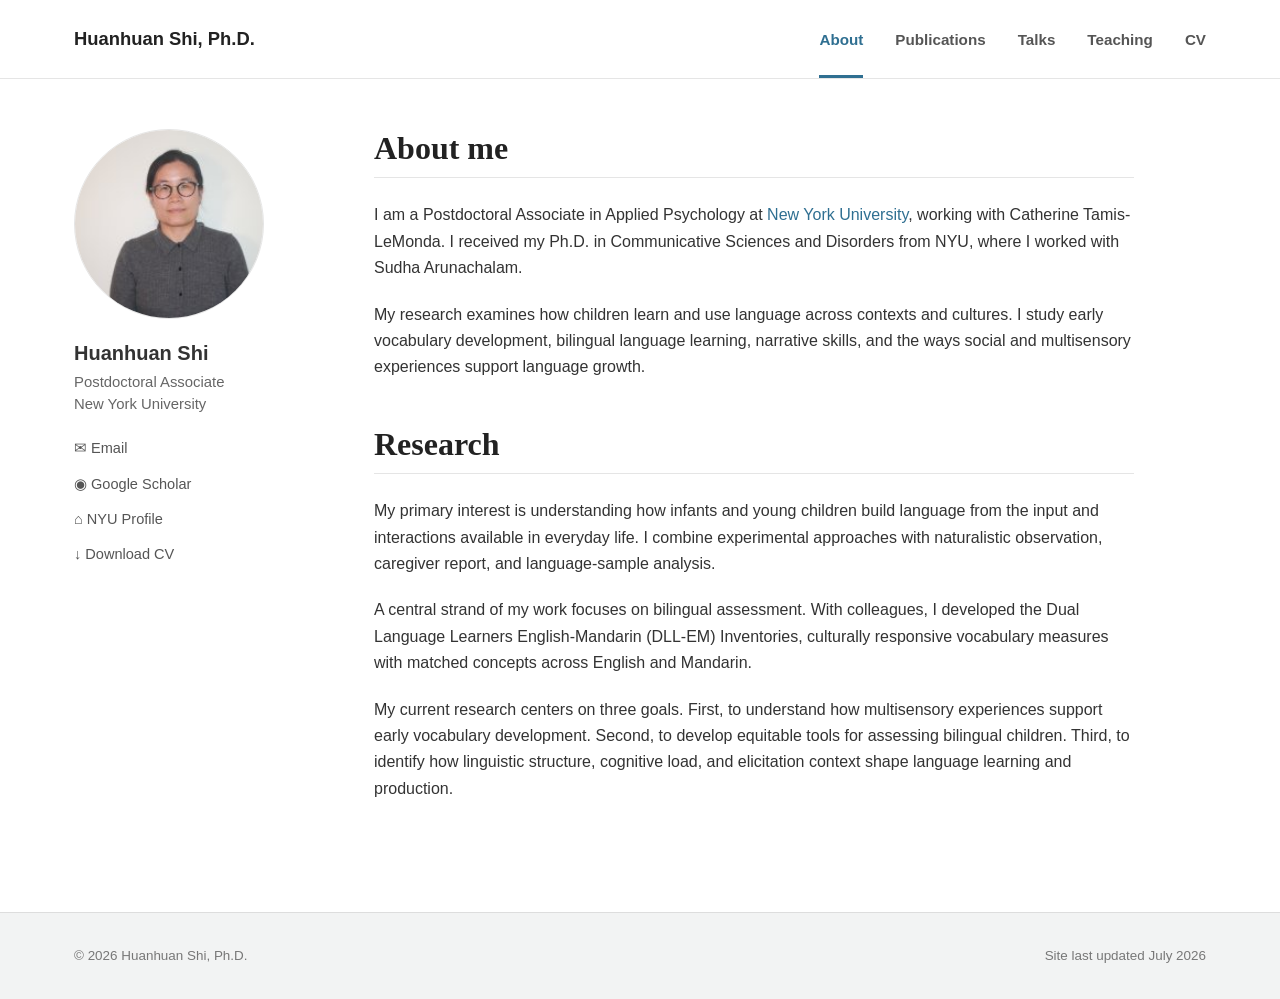
==== commit d293aebf: "Redesign site as academic profile" ====
--- a/index.html
+++ b/index.html
@@ -1,70 +1,5 @@
-<!doctype html>
-<html lang="en">
-<head>
-  <meta charset="utf-8">
-  <meta name="viewport" content="width=device-width, initial-scale=1">
-  <meta name="description" content="Huanhuan Shi is a developmental scientist at New York University studying child language development, bilingualism, and word learning.">
-  <title>Huanhuan Shi | Developmental Scientist</title>
-  <link rel="preconnect" href="https://fonts.googleapis.com">
-  <link rel="preconnect" href="https://fonts.gstatic.com" crossorigin>
-  <link href="https://fonts.googleapis.com/css2?family=DM+Sans:wght@400;500;600;700&family=Newsreader:opsz,wght@6..72,500;6..72,600&display=swap" rel="stylesheet">
-  <link rel="stylesheet" href="styles.css">
-</head>
-<body>
-  <header class="site-header">
-    <a class="brand" href="#top" aria-label="Huanhuan Shi home"><span>HS</span> Huanhuan Shi</a>
-    <button class="menu" aria-expanded="false" aria-controls="nav">Menu</button>
-    <nav id="nav" aria-label="Primary navigation">
-      <a href="#about">About</a><a href="#research">Research</a><a href="#publications">Publications</a><a href="#teaching">Teaching</a><a href="#contact">Contact</a>
-      <a class="nav-cta" href="assets/Huanhuan_Shi_CV.pdf">CV</a>
-    </nav>
-  </header>
-
-  <main id="top">
-    <section class="hero" aria-labelledby="hero-title">
-      <div class="hero-copy">
-        <p class="eyebrow">Developmental scientist · New York University</p>
-        <h1 id="hero-title">How do children learn language across <em>contexts and cultures?</em></h1>
-        <p class="lede">I study child language development, word learning, and bilingualism—especially how everyday experiences shape what children understand and say.</p>
-        <div class="actions"><a class="button primary" href="#research">Explore my research</a><a class="button" href="assets/Huanhuan_Shi_CV.pdf">Download CV</a></div>
-      </div>
-      <div class="portrait-wrap"><img src="assets/huanhuan-shi.jpg" alt="Portrait of Huanhuan Shi"><div class="portrait-note"><span>Current role</span><strong>Postdoctoral Associate<br>NYU Applied Psychology</strong></div></div>
-    </section>
-
-    <section class="intro" id="about">
-      <p class="section-label">About</p>
-      <div><h2>Language learning happens everywhere.</h2><p>I am a Postdoctoral Associate in Applied Psychology at New York University, working with Catherine Tamis-LeMonda. I earned my Ph.D. in Communicative Sciences and Disorders at NYU under Sudha Arunachalam.</p><p>My work brings together experimental methods, naturalistic observation, and language-sample analysis to understand learning in monolingual and bilingual children.</p></div>
-    </section>
-
-    <section class="research" id="research">
-      <div class="section-heading"><p class="section-label">Research</p><h2>Questions that guide my work</h2></div>
-      <div class="cards">
-        <article><span>01</span><h3>Early language experiences</h3><p>How do infants' multisensory and social experiences support early vocabulary development?</p></article>
-        <article><span>02</span><h3>Bilingual development</h3><p>How can we build equitable tools that capture vocabulary knowledge across English, Mandarin, and Spanish?</p></article>
-        <article><span>03</span><h3>Learning across contexts</h3><p>How do linguistic structure, cognitive load, and elicitation contexts shape language learning and production?</p></article>
-      </div>
-    </section>
-
-    <section class="publications" id="publications">
-      <div class="section-heading"><p class="section-label">Selected publications</p><h2>Recent work</h2></div>
-      <div class="pub-list">
-        <article><time>2026</time><div><h3>Development of a Vocabulary Inventory for English-Mandarin Dual-Language-Learning Infants and Toddlers</h3><p>Lai, K. H.<sup>†</sup>, <strong>Shi, H.<sup>†</sup></strong>, Pan, Y., & Tamis-LeMonda, C. S. · <em>Behavioral Sciences, 16</em>(7), 1143<br><small><sup>†</sup> Equal contribution; co-first authors.</small></p><a href="https://doi.org/10.3390/bs16071143">View article →</a></div></article>
-        <article><time>2026</time><div><h3>Infants' multimodal requests and protests elicit responses from mothers during everyday home activities</h3><p>Lai, K. H., <strong>Shi, H.</strong>, Masek, L. R., Suarez-Rivera, C., & Tamis-LeMonda, C. S. · <em>Infancy, 31</em>(3), e70094</p></div></article>
-        <article><time>2025</time><div><h3>Narrative generation and narrative recall recruit different executive functions in preschoolers with and without developmental language disorder</h3><p>Lin, Y., Sheng, L., <strong>Shi, H.</strong>, Yan, W., & Zhang, Y. · <em>Clinical Linguistics & Phonetics, 39</em>(6–8), 625–644</p></div></article>
-        <article><time>2024</time><div><h3>Learning verbs in English and Korean: The roles of word order and argument drop</h3><p><strong>Shi, H.</strong>, He, A. X., Song, H. J., Jin, K. S., & Arunachalam, S. · <em>Language Learning and Development, 20</em>(1), 19–39</p><a href="https://doi.org/10.1080/15475441.2023.2165926">View article →</a></div></article>
-        <article><time>2020</time><div><h3>Narrative production in Mandarin-speaking children: Effects of language ability and elicitation method</h3><p>Sheng, L., <strong>Shi, H.</strong>, Wang, D., Hao, Y., & Zheng, L. · <em>JSLHR, 63</em>(3), 774–792</p><a href="https://doi.org/10.1044/2019_JSLHR-19-00087">View article →</a></div></article>
-      </div>
-      <a class="text-link" href="https://scholar.google.com/citations?user=fupsTNQAAAAJ&hl=en">View Google Scholar profile →</a>
-    </section>
-
-    <section class="experience" id="teaching">
-      <div><p class="section-label">Teaching</p><h2>Supporting the next generation of language scientists.</h2></div>
-      <div class="timeline"><article><time>2023</time><div><h3>Speech and Language Development</h3><p>Sole Lecturer · New York University</p></div></article><article><time>2022</time><div><h3>Science of Language</h3><p>Teaching Assistant · New York University</p></div></article><article><time>2018–19</time><div><h3>Chinese Language</h3><p>Teaching Assistant · University of Delaware</p></div></article></div>
-    </section>
-
-    <section class="contact" id="contact"><p class="section-label">Contact</p><h2>Interested in child language development or bilingual learning?</h2><p>I welcome conversations about research, collaboration, and opportunities.</p><a class="button light" href="mailto:hs3035@nyu.edu">hs3035@nyu.edu</a></section>
-  </main>
-  <footer><p>© <span id="year"></span> Huanhuan Shi</p><div><a href="https://scholar.google.com/citations?user=fupsTNQAAAAJ&hl=en">Google Scholar</a><a href="assets/Huanhuan_Shi_CV.pdf">CV</a></div></footer>
-  <script src="script.js"></script>
-</body>
-</html>
+<!doctype html><html lang="en"><head><meta charset="utf-8"><meta name="viewport" content="width=device-width,initial-scale=1"><meta name="description" content="Huanhuan Shi, developmental scientist at New York University."><title>About | Huanhuan Shi, Ph.D.</title><link rel="stylesheet" href="styles.css"></head><body>
+<header class="masthead"><div class="nav-wrap"><a class="site-title" href="index.html">Huanhuan Shi, Ph.D.</a><button class="menu" aria-expanded="false" aria-controls="nav">Menu</button><nav id="nav"><a class="active" href="index.html">About</a><a href="publications.html">Publications</a><a href="talks.html">Talks</a><a href="teaching.html">Teaching</a><a href="cv.html">CV</a></nav></div></header>
+<main class="layout"><aside class="sidebar"><img class="avatar" src="assets/huanhuan-shi.jpg" alt="Huanhuan Shi"><h2>Huanhuan Shi</h2><p class="role">Postdoctoral Associate<br>New York University</p><ul class="profile-links"><li><a href="mailto:hs3035@nyu.edu">✉ Email</a></li><li><a href="https://scholar.google.com/citations?user=fupsTNQAAAAJ&hl=en">◉ Google Scholar</a></li><li><a href="https://wp.nyu.edu/huanhuanshi/">⌂ NYU Profile</a></li><li><a href="assets/Huanhuan_Shi_CV.pdf">↓ Download CV</a></li></ul></aside>
+<article class="content"><h1>About me</h1><p>I am a Postdoctoral Associate in Applied Psychology at <a href="https://www.nyu.edu/">New York University</a>, working with Catherine Tamis-LeMonda. I received my Ph.D. in Communicative Sciences and Disorders from NYU, where I worked with Sudha Arunachalam.</p><p>My research examines how children learn and use language across contexts and cultures. I study early vocabulary development, bilingual language learning, narrative skills, and the ways social and multisensory experiences support language growth.</p><h1 id="research">Research</h1><p>My primary interest is understanding how infants and young children build language from the input and interactions available in everyday life. I combine experimental approaches with naturalistic observation, caregiver report, and language-sample analysis.</p><p>A central strand of my work focuses on bilingual assessment. With colleagues, I developed the Dual Language Learners English-Mandarin (DLL-EM) Inventories, culturally responsive vocabulary measures with matched concepts across English and Mandarin.</p><p>My current research centers on three goals. First, to understand how multisensory experiences support early vocabulary development. Second, to develop equitable tools for assessing bilingual children. Third, to identify how linguistic structure, cognitive load, and elicitation context shape language learning and production.</p></article></main>
+<footer><div>© 2026 Huanhuan Shi, Ph.D.</div><div>Site last updated July 2026</div></footer><script src="script.js"></script></body></html>
--- a/styles.css
+++ b/styles.css
@@ -1 +1 @@
-:root{--ink:#142c36;--teal:#1d625f;--sage:#dbe6df;--paper:#f7f4ed;--cream:#fffdf8;--rust:#bd5f3f;--line:rgba(20,44,54,.16)}*{box-sizing:border-box}html{scroll-behavior:smooth}body{margin:0;background:var(--paper);color:var(--ink);font-family:'DM Sans',sans-serif;line-height:1.65}a{color:inherit}img{max-width:100%;display:block}.site-header{height:84px;display:flex;align-items:center;justify-content:space-between;padding:0 max(5vw,28px);border-bottom:1px solid var(--line);position:sticky;top:0;background:rgba(247,244,237,.94);backdrop-filter:blur(14px);z-index:10}.brand{text-decoration:none;font-weight:700;display:flex;gap:12px;align-items:center}.brand span{display:grid;place-items:center;width:38px;height:38px;border:1px solid var(--ink);border-radius:50%;font-family:'Newsreader',serif}nav{display:flex;gap:28px;align-items:center}nav a{text-decoration:none;font-size:.92rem}nav a:hover{color:var(--rust)}.nav-cta{border:1px solid var(--ink);padding:8px 17px;border-radius:999px}.menu{display:none;background:none;border:1px solid var(--ink);border-radius:999px;padding:8px 15px}.hero{min-height:calc(100vh - 84px);display:grid;grid-template-columns:minmax(0,1.15fr) minmax(300px,.7fr);gap:8vw;align-items:center;padding:70px max(7vw,32px)}.eyebrow,.section-label{text-transform:uppercase;letter-spacing:.15em;font-size:.74rem;font-weight:700;color:var(--teal)}h1,h2{font-family:'Newsreader',serif;line-height:1.03;font-weight:500;margin:.2em 0}h1{font-size:clamp(3.4rem,7vw,7.2rem);letter-spacing:-.035em}h1 em{color:var(--rust);font-weight:500}.lede{font-size:clamp(1.05rem,1.5vw,1.3rem);max-width:660px;color:#43575d}.actions{display:flex;gap:12px;margin-top:30px;flex-wrap:wrap}.button{display:inline-block;text-decoration:none;border:1px solid var(--ink);padding:12px 20px;border-radius:999px;font-weight:600}.button.primary{background:var(--ink);color:white}.button:hover{transform:translateY(-2px)}.portrait-wrap{position:relative}.portrait-wrap img{aspect-ratio:4/5;object-fit:cover;border-radius:190px 190px 20px 20px;filter:saturate(.82)}.portrait-note{position:absolute;right:-25px;bottom:32px;background:var(--cream);padding:18px 22px;box-shadow:0 14px 40px rgba(20,44,54,.16)}.portrait-note span{font-size:.7rem;text-transform:uppercase;letter-spacing:.12em;color:var(--teal)}.portrait-note strong{display:block;line-height:1.35}.intro,.experience{display:grid;grid-template-columns:.7fr 1.7fr;gap:8vw;padding:110px max(7vw,32px);background:var(--cream);border-block:1px solid var(--line)}h2{font-size:clamp(2.5rem,5vw,4.8rem);letter-spacing:-.025em}.intro>div p{font-size:1.13rem;max-width:760px}.research,.publications{padding:110px max(7vw,32px)}.section-heading{max-width:850px;margin-bottom:48px}.cards{display:grid;grid-template-columns:repeat(3,1fr);gap:18px}.cards article{background:var(--sage);padding:34px;min-height:320px;display:flex;flex-direction:column}.cards article:nth-child(2){background:var(--ink);color:white}.cards article:nth-child(3){background:#edd8cb}.cards span{font-family:'Newsreader';font-size:2.4rem}.cards h3{font-family:'Newsreader';font-size:2rem;line-height:1.1;margin:auto 0 10px}.cards p{margin:0}.publications{background:var(--cream)}.pub-list{border-top:1px solid var(--ink)}.pub-list article{display:grid;grid-template-columns:100px 1fr;gap:30px;padding:28px 0;border-bottom:1px solid var(--line)}.pub-list time{color:var(--rust);font-weight:700}.pub-list h3{margin:0 0 7px;font-family:'Newsreader';font-size:1.55rem;line-height:1.2}.pub-list p{margin:0;color:#516267}.pub-list a,.text-link{color:var(--teal);font-weight:700}.text-link{display:inline-block;margin-top:28px}.timeline article{display:grid;grid-template-columns:100px 1fr;gap:25px;padding:22px 0;border-bottom:1px solid var(--line)}.timeline h3,.timeline p{margin:0}.timeline time{color:var(--rust);font-weight:700}.contact{background:var(--teal);color:white;text-align:center;padding:110px 20px}.contact .section-label{color:#cfe5dc}.contact h2{max-width:900px;margin:15px auto}.contact p{font-size:1.15rem}.button.light{border-color:white;margin-top:14px}footer{padding:30px max(7vw,32px);display:flex;justify-content:space-between}footer div{display:flex;gap:25px}@media(max-width:850px){nav{display:none;position:absolute;top:84px;left:0;right:0;background:var(--paper);padding:22px 28px;flex-direction:column;align-items:flex-start;border-bottom:1px solid var(--line)}nav.open{display:flex}.menu{display:block}.hero{grid-template-columns:1fr;padding-top:45px}.portrait-wrap{max-width:520px}.intro,.experience{grid-template-columns:1fr;gap:20px}.cards{grid-template-columns:1fr}.cards article{min-height:250px}.pub-list article{grid-template-columns:65px 1fr}.portrait-note{right:-10px}}@media(max-width:520px){h1{font-size:3.1rem}.site-header{padding:0 18px}.hero,.intro,.research,.publications,.experience{padding-left:22px;padding-right:22px}.portrait-note{position:relative;right:auto;bottom:auto;margin:-20px 15px 0}.pub-list article{grid-template-columns:1fr;gap:6px}footer{flex-direction:column;gap:10px}}
+:root{--ink:#333;--muted:#666;--blue:#2f6f91;--line:#e5e5e5;--paper:#fff;--footer:#f2f3f3}*{box-sizing:border-box}html{font-size:16px}body{margin:0;color:var(--ink);background:var(--paper);font-family:-apple-system,BlinkMacSystemFont,"Segoe UI",Arial,sans-serif;line-height:1.65}a{color:var(--blue);text-decoration:none}a:hover{text-decoration:underline}.masthead{border-bottom:1px solid var(--line);background:#fff}.nav-wrap{max-width:1180px;margin:auto;min-height:76px;padding:0 24px;display:flex;align-items:center;justify-content:space-between}.site-title{font-size:1.15rem;font-weight:700;color:#222}.site-title:hover{text-decoration:none}nav{display:flex;gap:32px;align-items:center}nav a{color:#555;font-weight:600;font-size:.95rem;padding:27px 0 23px;border-bottom:3px solid transparent}nav a.active,nav a:hover{color:var(--blue);border-color:var(--blue);text-decoration:none}.menu{display:none;background:#fff;border:1px solid #bbb;border-radius:4px;padding:7px 11px}.layout{max-width:1180px;margin:0 auto;padding:50px 24px 90px;display:grid;grid-template-columns:230px minmax(0,760px);gap:70px}.sidebar{position:sticky;top:35px;align-self:start}.avatar{width:190px;height:190px;object-fit:cover;border-radius:50%;display:block;border:1px solid var(--line)}.sidebar h2{margin:18px 0 2px;font-size:1.25rem}.role{margin:0 0 20px;color:var(--muted);font-size:.93rem;line-height:1.45}.profile-links{padding:0;margin:0;list-style:none}.profile-links li{margin:9px 0}.profile-links a{color:#555;font-size:.91rem}.content h1{font-family:Georgia,"Times New Roman",serif;font-size:2rem;line-height:1.2;border-bottom:1px solid var(--line);padding-bottom:10px;margin:0 0 24px;color:#222}.content h1:not(:first-child){margin-top:44px}.content h2{font-size:1.2rem;margin-top:38px;color:#333}.content p{margin:0 0 20px}.note{color:var(--muted);font-size:.9rem}.citation{display:grid;grid-template-columns:58px 1fr;gap:20px;padding:20px 0;border-bottom:1px solid var(--line)}.citation>span{font-weight:700;color:var(--blue)}.citation p{margin:0}.citation small{color:var(--muted)}.entries{padding-left:20px}.entries li{margin-bottom:18px}.course{display:grid;grid-template-columns:105px 1fr;gap:25px;padding:24px 0;border-bottom:1px solid var(--line)}.course>span{font-weight:700;color:var(--blue)}.course h2{margin:0 0 4px}.course p{margin:0;color:var(--muted)}.download{display:inline-block;background:var(--blue);color:#fff;padding:10px 16px;border-radius:4px;font-weight:700}.download:hover{text-decoration:none;background:#245c79}.cv-frame{height:900px;border:1px solid var(--line);margin-top:28px}.cv-frame object{width:100%;height:100%}footer{background:var(--footer);border-top:1px solid #ddd;color:#777;padding:32px max(24px,calc((100vw - 1132px)/2));display:flex;justify-content:space-between;font-size:.84rem}@media(max-width:800px){.menu{display:block}nav{display:none;position:absolute;top:76px;left:0;right:0;background:#fff;border-bottom:1px solid var(--line);padding:10px 24px;z-index:5;flex-direction:column;align-items:stretch;gap:0}nav.open{display:flex}nav a{padding:12px 0;border-bottom:1px solid var(--line)}.layout{grid-template-columns:1fr;gap:38px;padding-top:35px}.sidebar{position:static;display:grid;grid-template-columns:100px 1fr;column-gap:20px}.avatar{width:100px;height:100px;grid-row:1/4}.sidebar h2{margin:6px 0 0}.role{margin-bottom:5px}.profile-links{grid-column:1/3;display:flex;flex-wrap:wrap;gap:8px 20px;margin-top:18px}.citation,.course{grid-template-columns:1fr;gap:5px}footer{flex-direction:column;gap:5px}}@media(max-width:460px){.site-title{font-size:1rem}.layout{padding-left:18px;padding-right:18px}.sidebar{grid-template-columns:78px 1fr}.avatar{width:78px;height:78px}.profile-links{grid-column:1/3}.cv-frame{height:600px}}
